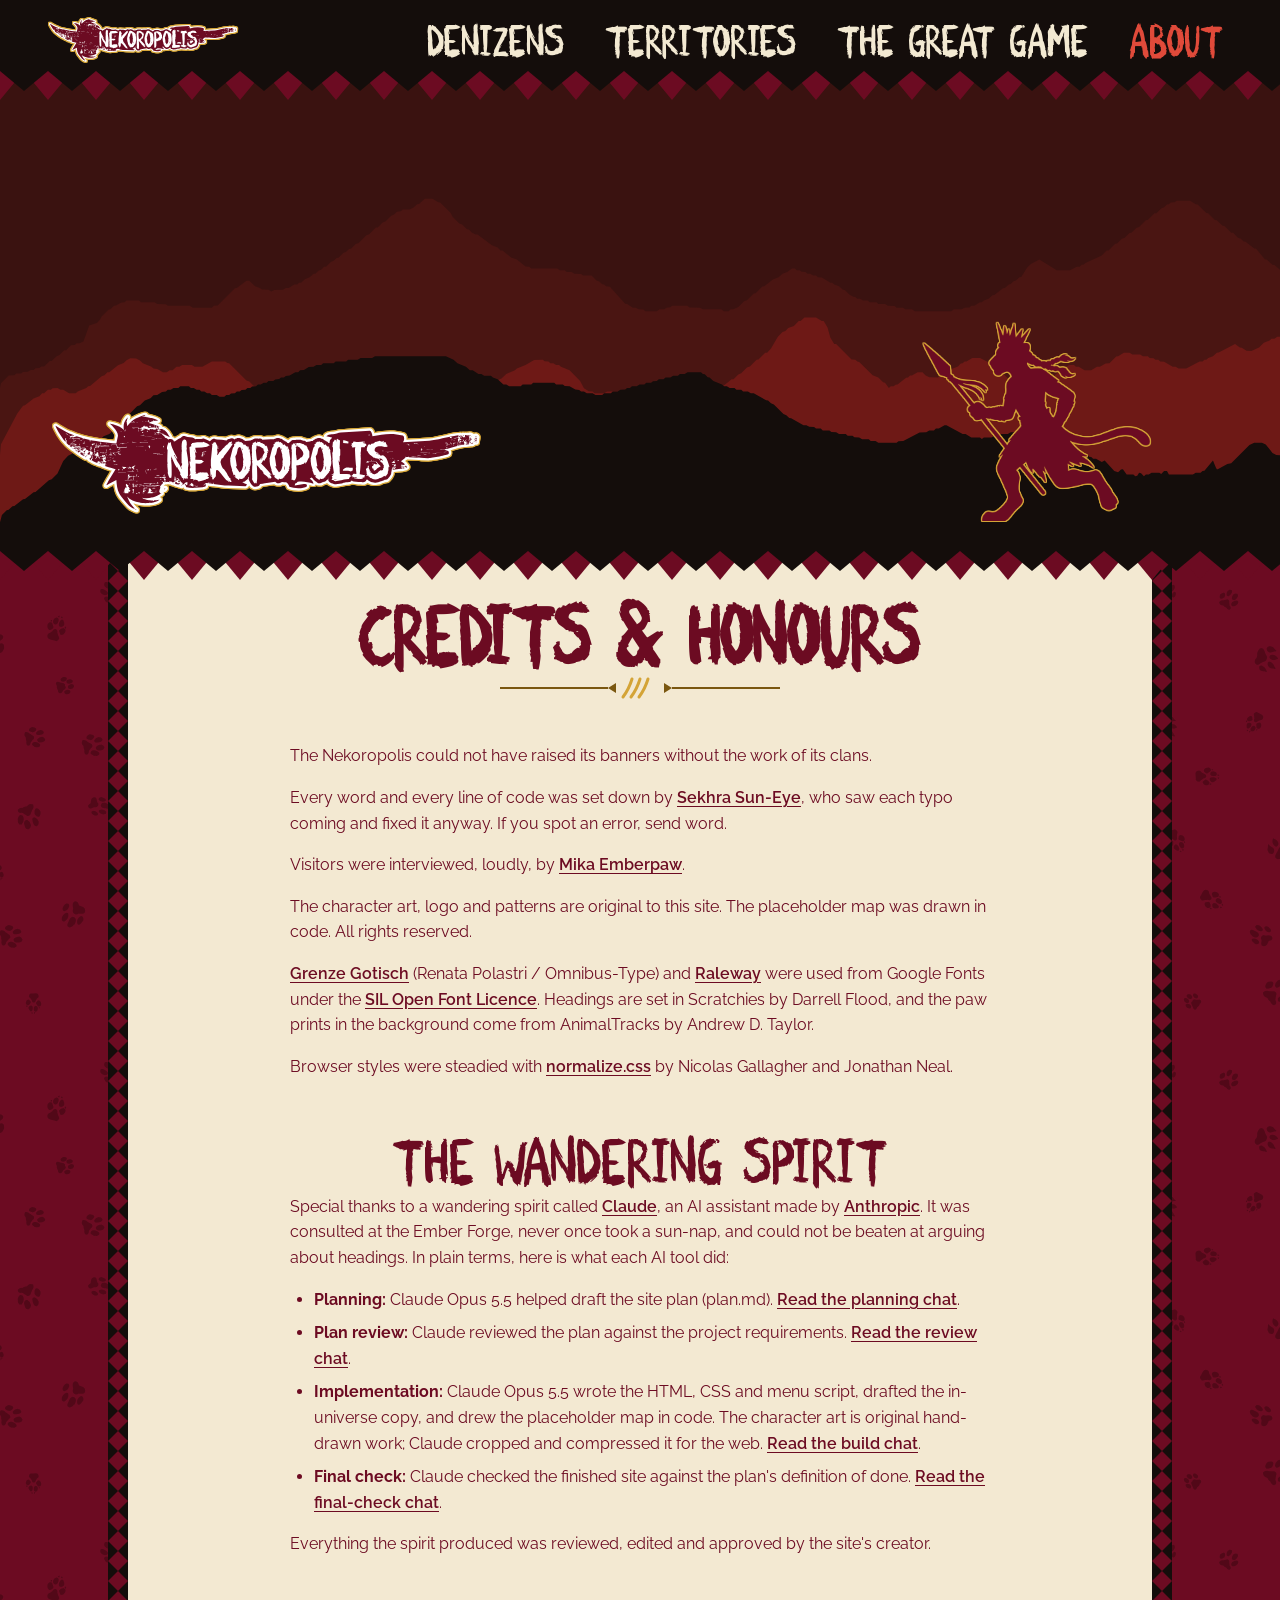
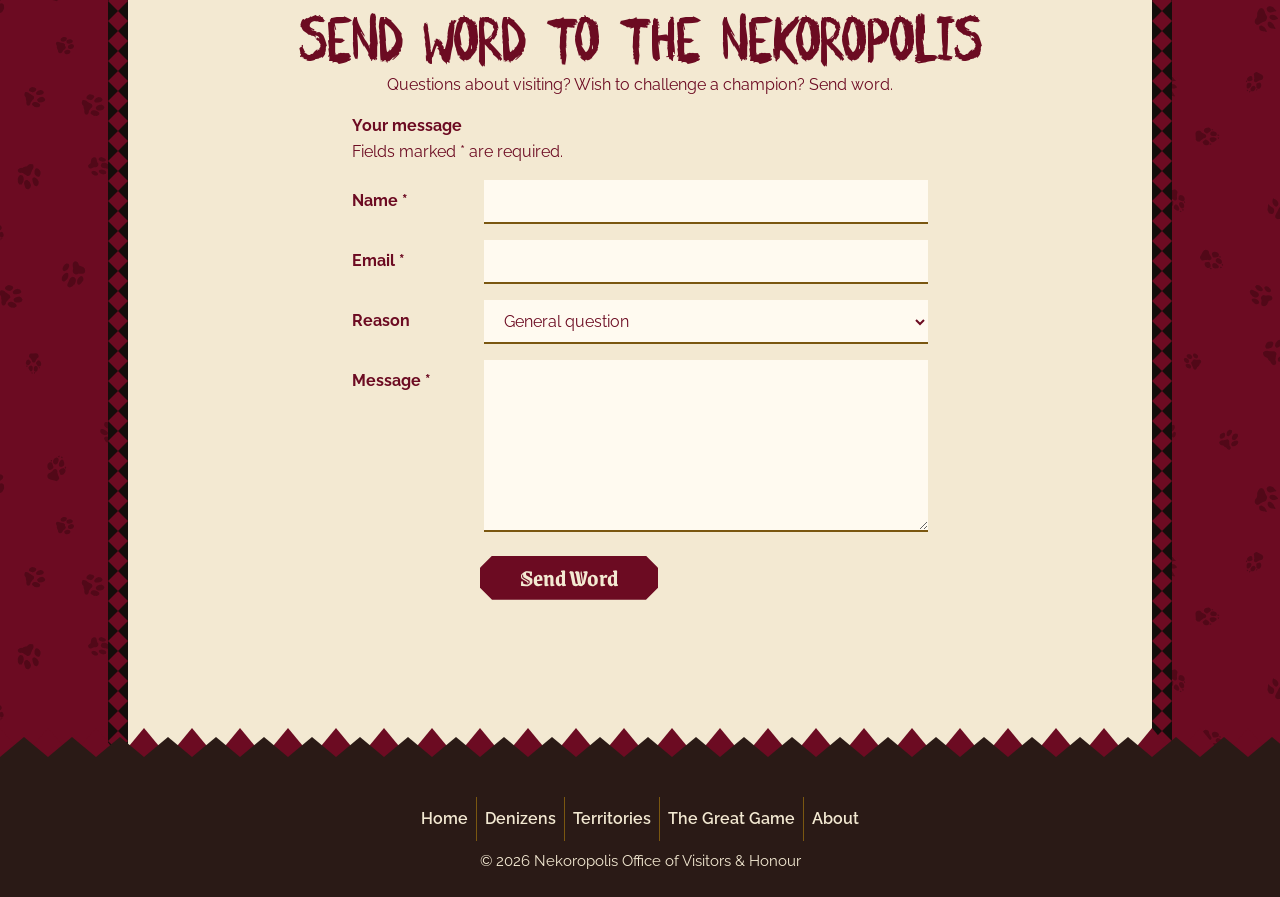
==== about.html @ 11a543a3 "Hero runner sprite, Scratchies menu, logo-red text, denser paw prints - Spear runner animates throug" ====
<!DOCTYPE html>
<html lang="en">
<head>
  <meta charset="utf-8">
  <meta name="viewport" content="width=device-width, initial-scale=1">
  <title>Credits & Honours | The Nekoropolis</title>
  <meta name="description" content="Credits, licences and AI disclosure for the Nekoropolis website, plus a form to send word to the city.">
  <meta name="theme-color" content="#140d0b">
  <link rel="icon" href="favicon.ico" sizes="48x48">
  <link rel="icon" href="favicon.svg" type="image/svg+xml">
  <link rel="apple-touch-icon" href="apple-touch-icon.png">
  <link rel="manifest" href="site.webmanifest">
  <link rel="preload" href="fonts/grenze-gotisch-latin-wght.woff2" as="font" type="font/woff2" crossorigin>
  <link rel="preload" href="fonts/scratchies.woff2" as="font" type="font/woff2" crossorigin>
  <link rel="stylesheet" href="css/normalize.css">
  <link rel="stylesheet" href="css/styles.css">
  <script src="js/menu.js" defer></script>
</head>
<body>
  <a class="skip-link" href="#main">Skip to main content</a>

  <header class="site-header">
    <div class="header-bar">
      <button class="menu-button" type="button" aria-expanded="false" aria-controls="site-nav" hidden>
        <img src="images/icon-menu-claws.svg" alt="" width="32" height="32">
        <span class="visually-hidden">Menu</span>
      </button>
      <a class="site-logo" href="index.html"><img src="images/nekorologo.svg" alt="The Nekoropolis – home" width="539" height="133"></a>
      <nav id="site-nav" class="site-nav" aria-label="Main">
        <ul class="nav-list">
          <li><a href="denizens.html">Denizens</a></li>
          <li><a href="territories.html">Territories</a></li>
          <li><a href="https://tobiasvyseri.com/Aviaria/avianchess.html">The Great Game<span class="visually-hidden"> (external site)</span></a></li>
          <li><a href="about.html" aria-current="page">About</a></li>
        </ul>
      </nav>
    </div>
    <div class="hero">
      <img class="hero-wordmark" src="images/nekorologo.svg" alt="" width="539" height="133">
      <div class="hero-runner" aria-hidden="true"></div>
    </div>
  </header>

  <main id="main">
    <section class="section credits" aria-labelledby="credits-heading">
      <h1 id="credits-heading">Credits &amp; Honours</h1>
      <hr class="divider">
      <p>The Nekoropolis could not have raised its banners without the work of its clans.</p>
      <p>Every word and every line of code was set down by <a href="denizens.html#sekhra">Sekhra Sun-Eye</a>, who saw each typo coming and fixed it anyway. If you spot an error, send word.</p>
      <p>Visitors were interviewed, loudly, by <a href="denizens.html#mika">Mika Emberpaw</a>.</p>
      <p>The character art, logo and patterns are original to this site. The placeholder map was drawn in code. All rights reserved.</p>
      <p><a href="https://fonts.google.com/specimen/Grenze+Gotisch">Grenze Gotisch</a> (Renata Polastri / Omnibus-Type) and <a href="https://fonts.google.com/specimen/Raleway">Raleway</a> were used from Google Fonts under the <a href="https://openfontlicense.org/">SIL Open Font Licence</a>. Headings are set in Scratchies by Darrell Flood, and the paw prints in the background come from AnimalTracks by Andrew D. Taylor.</p>
      <p>Browser styles were steadied with <a href="https://necolas.github.io/normalize.css/">normalize.css</a> by Nicolas Gallagher and Jonathan Neal.</p>
    </section>

    <section class="section" aria-labelledby="ai-heading">
      <h2 id="ai-heading" class="section-title">The Wandering Spirit</h2>
      <p>Special thanks to a wandering spirit called <a href="https://claude.ai">Claude</a>, an AI assistant made by <a href="https://www.anthropic.com">Anthropic</a>. It was consulted at the Ember Forge, never once took a sun-nap, and could not be beaten at arguing about headings. In plain terms, here is what each AI tool did:</p>
      <ul class="ai-list">
        <li><strong>Planning:</strong> Claude Opus 5.5 helped draft the site plan (plan.md). <a href="CHAT_LINK_PLANNING">Read the planning chat</a>.</li>
        <li><strong>Plan review:</strong> Claude reviewed the plan against the project requirements. <a href="CHAT_LINK_REVIEW">Read the review chat</a>.</li>
        <li><strong>Implementation:</strong> Claude Opus 5.5 wrote the HTML, CSS and menu script, drafted the in-universe copy, and drew the placeholder map in code. The character art is original hand-drawn work; Claude cropped and compressed it for the web. <a href="CHAT_LINK_BUILD">Read the build chat</a>.</li>
        <li><strong>Final check:</strong> Claude checked the finished site against the plan's definition of done. <a href="CHAT_LINK_FINAL_CHECK">Read the final-check chat</a>.</li>
      </ul>
      <p>Everything the spirit produced was reviewed, edited and approved by the site's creator.</p>
    </section>

    <section class="section" aria-labelledby="contact-heading">
      <h2 id="contact-heading" class="section-title">Send Word to the Nekoropolis</h2>
      <p class="center">Questions about visiting? Wish to challenge a champion? Send word.</p>
      <form class="contact-form" action="https://formspree.io/f/FORMSPREE_ID" method="post">
        <fieldset>
          <legend>Your message</legend>
          <p>Fields marked <span class="required" aria-hidden="true">*</span><span class="visually-hidden">with an asterisk</span> are required.</p>
          <input type="hidden" name="_subject" value="Nekoropolis website message">
          <div class="form-row">
            <label for="name">Name <span class="required" aria-hidden="true">*</span></label>
            <input id="name" name="name" type="text" autocomplete="name" required>
          </div>
          <div class="form-row">
            <label for="email">Email <span class="required" aria-hidden="true">*</span></label>
            <input id="email" name="email" type="email" autocomplete="email" required>
          </div>
          <div class="form-row">
            <label for="reason">Reason</label>
            <select id="reason" name="reason">
              <option>General question</option>
              <option>Visiting</option>
              <option>Challenge a champion</option>
              <option>Website feedback</option>
            </select>
          </div>
          <div class="form-row">
            <label for="message">Message <span class="required" aria-hidden="true">*</span></label>
            <textarea id="message" name="message" rows="6" required></textarea>
          </div>
          <div class="form-actions">
            <span class="button-frame"><button class="button" type="submit">Send Word</button></span>
          </div>
        </fieldset>
      </form>
    </section>
  </main>

  <footer class="site-footer">
    <nav aria-label="Footer">
      <ul class="footer-links">
        <li><a href="index.html">Home</a></li>
        <li><a href="denizens.html">Denizens</a></li>
        <li><a href="territories.html">Territories</a></li>
        <li><a href="https://tobiasvyseri.com/Aviaria/avianchess.html">The Great Game<span class="visually-hidden"> (external site)</span></a></li>
        <li><a href="about.html" aria-current="page">About</a></li>
      </ul>
    </nav>
    <p class="copyright">&copy; 2026 Nekoropolis Office of Visitors &amp; Honour</p>
  </footer>
</body>
</html>
---- css/styles.css ----
/* ==========================================================================
   The Nekoropolis: styles.css
   Mobile-first. Loaded after normalize.css on every page.
   Order: custom properties, @font-face, base, layout, components,
   utilities, media queries (min-width, ascending).
   ========================================================================== */

/* --------------------------------------------------------------------------
   1. Custom properties
   -------------------------------------------------------------------------- */
:root {
  /* colours (text pairs: see plan.md 6.1, approved pairs only) */
  --clr-night: #140d0b;
  --clr-coal: #2a1a16;
  --clr-wine: #6c0b22; /* page background behind the content column: the logo red */
  --clr-dusk: #3a1210; /* hero sky */
  --clr-blood: #6c0b22; /* the logo red: all text on bone, and the page background */
  --clr-ember: #c0392b; /* decorative only, never text */
  --clr-flame: #e04a3a; /* menu hover / current page on the dark bars (4.7:1 on night) */
  --clr-gold: #d4a437;
  --clr-gold-deep: #7a5710;
  --clr-bone: #f3e9d2;
  --clr-ink: #1e1412;
  --clr-bone-shade: #eadcbd; /* cards, table stripes (ink 13.6:1, blood 6.8:1, gold-deep 4.9:1) */
  --clr-field: #fffaf0;

  /* fonts */
  --ff-headline: "Scratchies", "Grenze Gotisch", Georgia, serif;
  --ff-display: "Grenze Gotisch", "Palatino Linotype", Georgia, serif;
  --ff-body: "Raleway", "Segoe UI", Arial, sans-serif;

  /* type scale */
  --fs-body: 1rem;
  --fs-small: 0.9375rem;
  --fs-h1: clamp(1.75rem, 1.4rem + 1.8vw, 2.5rem);
  --fs-h2: clamp(1.375rem, 1.2rem + 1vw, 1.875rem);
  --fs-h3: clamp(1.125rem, 1.05rem + 0.5vw, 1.375rem);
  --fs-nav: 1.125rem;

  /* spacing */
  --space-xs: 0.25rem;
  --space-s: 0.5rem;
  --space-m: 1rem;
  --space-l: 1.5rem;
  --space-xl: 2.5rem;
  --space-xxl: 4rem;
  --gutter: 1rem;

  /* motifs */
  --fang-w: 2.5rem;
  --fang-h: 1rem;
  --focus-width: 3px;
  --hexagon: polygon(50% 0, 100% 25%, 100% 75%, 50% 100%, 0 75%, 0 25%);
  --hexagon-zoomed: polygon(50% 5.36%, 94.64% 27.68%, 94.64% 72.32%, 50% 94.64%, 5.36% 72.32%, 5.36% 27.68%); /* --hexagon scaled by 1/1.12 around the centre */
  --notch: polygon(0.75rem 0, calc(100% - 0.75rem) 0, 100% 0.75rem, 100% calc(100% - 0.75rem), calc(100% - 0.75rem) 100%, 0.75rem 100%, 0 calc(100% - 0.75rem), 0 0.75rem);
  --content-max: 64rem;
  --strip-w: 1.25rem; /* diamond strips beside the content column (wide screens) */
  --measure: 70ch;
}

/* --------------------------------------------------------------------------
   2. @font-face (self-hosted; Grenze Gotisch and Raleway are SIL OFL 1.1)
   -------------------------------------------------------------------------- */
@font-face {
  font-family: "Scratchies"; /* Darrell Flood; converted from TTF */
  src: url("../fonts/scratchies.woff2") format("woff2");
  font-weight: 400;
  font-style: normal;
  font-display: swap;
}

@font-face {
  font-family: "Grenze Gotisch";
  src: url("../fonts/grenze-gotisch-latin-wght.woff2") format("woff2");
  font-weight: 100 900;
  font-style: normal;
  font-display: swap;
}

@font-face {
  font-family: "Raleway";
  src: url("../fonts/raleway-latin-wght.woff2") format("woff2");
  font-weight: 100 900;
  font-style: normal;
  font-display: swap;
}

@font-face {
  font-family: "Raleway";
  src: url("../fonts/raleway-latin-wght-italic.woff2") format("woff2");
  font-weight: 100 900;
  font-style: italic;
  font-display: swap;
}

/* --------------------------------------------------------------------------
   3. Base
   -------------------------------------------------------------------------- */
*,
*::before,
*::after {
  box-sizing: border-box;
}

html {
  scroll-behavior: smooth;
}

body {
  margin: 0;
  font-family: var(--ff-body);
  font-size: var(--fs-body);
  line-height: 1.6;
  color: var(--clr-blood);
  background: var(--clr-wine) url("../images/bg-tracks.svg") repeat;
  background-size: 30rem 30rem;
  overflow-x: hidden;
}

img,
video,
svg {
  max-width: 100%;
  height: auto;
  display: block;
}

h1,
h2,
h3 {
  font-family: var(--ff-headline);
  font-weight: 400; /* Scratchies has one weight; stops the browser faking bold */
  line-height: 1.15;
  color: var(--clr-blood);
  margin: 0 0 var(--space-m);
}

h1 {
  font-size: var(--fs-h1);
  font-weight: 800;
  text-align: center;
}

h2 {
  font-size: var(--fs-h2);
}

h3 {
  font-size: var(--fs-h3);
  font-weight: 600;
}

p,
ul,
ol,
dl {
  margin: 0 0 var(--space-m);
}

p {
  max-width: var(--measure);
}

a {
  color: var(--clr-blood);
  text-decoration: underline;
  text-underline-offset: 0.2em;
  font-weight: 600;
}

a:hover {
  color: var(--clr-gold-deep);
}

:focus-visible {
  outline: var(--focus-width) solid var(--clr-blood);
  outline-offset: 3px;
}

[id] {
  scroll-margin-top: var(--space-l);
}

/* --------------------------------------------------------------------------
   4. Layout: header, hero, main, footer
   -------------------------------------------------------------------------- */

/* header (bar + hero, so the hero sits inside the banner landmark) */
.site-header {
  position: relative;
  z-index: 20;
}

.header-bar {
  position: relative;
  z-index: 2;
  display: flex;
  flex-wrap: wrap;
  align-items: center;
  justify-content: space-between;
  gap: var(--space-s);
  padding: var(--space-s) var(--gutter);
  background-color: var(--clr-night);
}

.site-logo {
  margin-left: auto;
  display: block;
  border-radius: 0.25rem;
}

.site-logo img {
  width: 9.5rem;
}

/* the logo is dark red, so give it the same thin gold outline as the headings
   to lift it off the dark nav and hero */
.site-logo img,
.hero-wordmark {
  filter:
    drop-shadow(1px 0 0 var(--clr-gold))
    drop-shadow(-1px 0 0 var(--clr-gold))
    drop-shadow(0 1px 0 var(--clr-gold))
    drop-shadow(0 -1px 0 var(--clr-gold));
}

/* hero: three rock layers that scroll left at different speeds (parallax).
   Each layer SVG is 1600x500 and tiles seamlessly, so one tile is 3.2x the hero height. */
.hero {
  --hero-h: clamp(14rem, 55vw, 30rem);
  --tile-w: calc(var(--hero-h) * 3.2);
  position: relative;
  z-index: 1;
  min-height: var(--hero-h);
  background-color: var(--clr-dusk);
  /* first listed = drawn on top */
  background-image:
    url("../images/hero-rocks-front.svg"),
    url("../images/hero-rocks-mid.svg"),
    url("../images/hero-rocks-back.svg");
  background-repeat: repeat-x;
  background-size: var(--tile-w) 100%;
  background-position: 0 100%;
  animation: hero-scroll 60s linear infinite;
}

/* each layer moves a whole number of tiles per loop (3, 2, 1), so the loop is
   seamless and the front rocks move 3x as fast as the back ones */
@keyframes hero-scroll {
  to {
    background-position:
      calc(var(--tile-w) * 3) 100%,
      calc(var(--tile-w) * 2) 100%,
      calc(var(--tile-w) * 1) 100%;
  }
}

/* the runner: images/hero-runner.png is one strip of 8 frames side by side.
   She runs on the spot, facing left, while the rocks scroll right behind her.
   background-image (not a mask) so she still shows on file:// pages */
.hero-runner {
  position: absolute;
  right: 6%;
  bottom: calc(var(--fang-h) + 0.5rem);
  height: 45%;
  aspect-ratio: 450 / 306; /* one frame */
  background: url("../images/hero-runner.png") 0 0 / 800% 100% no-repeat;
  /* same thin gold outline as the logo */
  filter:
    drop-shadow(1px 0 0 var(--clr-gold))
    drop-shadow(-1px 0 0 var(--clr-gold))
    drop-shadow(0 1px 0 var(--clr-gold))
    drop-shadow(0 -1px 0 var(--clr-gold));
  animation: hero-run 0.8s steps(8) infinite;
}

/* frame n sits at n/7 of the way along, so 8 steps end at 800/7 % */
@keyframes hero-run {
  to {
    background-position: 114.2857% 0;
  }
}

.hero-wordmark {
  display: none;
}

/* main content column */
main {
  position: relative;
  z-index: 1;
  background-color: var(--clr-bone);
  /* bottom padding leaves room for the footer teeth, which overlap main */
  padding: calc(var(--fang-h) + var(--space-xl)) var(--gutter) calc(var(--fang-h) * 1.45 + var(--space-xxl));
}

main > * {
  margin-left: auto;
  margin-right: auto;
}

.section {
  max-width: 54rem;
  margin: 0 auto var(--space-xxl);
}

.section > p,
.section > ul,
.section > dl,
.section > figure {
  margin-left: auto;
  margin-right: auto;
}

.section-title {
  text-align: center;
}

/* footer */
.site-footer {
  position: relative;
  z-index: 2; /* above main, so the teeth bite into the content column */
  background-color: var(--clr-coal);
  color: var(--clr-bone);
  text-align: center;
  padding: var(--space-xl) var(--gutter) var(--space-l);
}

.site-footer a {
  color: var(--clr-bone);
  text-decoration: none;
  display: inline-flex;
  align-items: center;
  min-height: 2.75rem;
  padding: 0 var(--space-s);
}

.site-footer a:hover {
  color: var(--clr-flame);
}

.site-footer :focus-visible {
  outline-color: var(--clr-gold);
}

.footer-links {
  list-style: none;
  margin: 0 0 var(--space-s);
  padding: 0;
  display: flex;
  flex-wrap: wrap;
  justify-content: center;
}

.footer-links li + li {
  border-left: 1px solid var(--clr-gold-deep);
}

.copyright {
  margin: 0 auto;
  font-size: var(--fs-small);
}

/* --------------------------------------------------------------------------
   5. Components
   -------------------------------------------------------------------------- */

/* 5.1 menu button + site nav ------------------------------------------- */
.menu-button {
  display: inline-flex;
  align-items: center;
  justify-content: center;
  width: 2.75rem;
  height: 2.75rem;
  padding: 0;
  border: 0;
  background: transparent;
  cursor: pointer;
  border-radius: 0.25rem;
}

.menu-button[hidden] {
  display: none;
}

.menu-button img {
  width: 2rem;
  height: 2rem;
}

.site-header :focus-visible {
  outline-color: var(--clr-gold);
}

.site-nav {
  flex: 1 0 100%;
  order: 3;
}

.nav-list {
  list-style: none;
  margin: 0;
  padding: 0;
  display: flex;
  flex-wrap: wrap;
  justify-content: center;
  gap: 0 var(--space-m);
}

.nav-list a {
  display: flex;
  align-items: center;
  min-height: 2.75rem;
  min-width: 2.75rem;
  padding: 0 var(--space-s);
  font-family: var(--ff-headline);
  font-weight: 400; /* Scratchies has one weight */
  font-size: var(--fs-nav);
  color: var(--clr-bone);
  text-decoration: none;
}

.nav-list a:hover,
.nav-list a[aria-current="page"] {
  color: var(--clr-flame);
}

/* collapsible panel: only when menu.js is running (adds .has-menu-js) */
.has-menu-js .site-nav {
  position: absolute;
  top: 100%;
  left: 0;
  width: min(16rem, 80vw);
  padding: var(--space-m) var(--space-m) var(--space-l);
  background-color: var(--clr-coal);
  visibility: hidden;
  transform: translateX(-105%);
  transition: transform 0.25s ease, visibility 0.25s;
}

.has-menu-js .site-nav.is-open {
  visibility: visible;
  transform: none;
}

.has-menu-js .nav-list {
  flex-direction: column;
  align-items: flex-start;
}

/* 5.2 fang edges (CSS masks; colour comes from background-color) ------- */
.header-bar::before,
.header-bar::after,
.hero::before,
.hero::after,
.has-menu-js .site-nav::before,
.has-menu-js .site-nav::after,
.site-footer::before,
.site-footer::after {
  content: "";
  position: absolute;
  left: 0;
  right: 0;
  top: 100%;
  height: var(--fang-h);
  pointer-events: none;
  /* the tooth shape is inlined (same as images/edge-fangs.svg) because browsers
     block mask files on file:// pages, which made the spikes vanish locally */
  -webkit-mask: url("data:image/svg+xml,%3Csvg xmlns='http://www.w3.org/2000/svg' width='40' height='20' preserveAspectRatio='none' viewBox='0 0 40 20'%3E%3Cpath d='M0 0h40L20 20Z'/%3E%3C/svg%3E") 0 0 / var(--fang-w) 100% repeat-x;
  mask: url("data:image/svg+xml,%3Csvg xmlns='http://www.w3.org/2000/svg' width='40' height='20' preserveAspectRatio='none' viewBox='0 0 40 20'%3E%3Cpath d='M0 0h40L20 20Z'/%3E%3C/svg%3E") 0 0 / var(--fang-w) 100% repeat-x;
}

/* back row: blood, longer, offset half a tooth */
.header-bar::before,
.hero::before,
.has-menu-js .site-nav::before,
.site-footer::before {
  height: calc(var(--fang-h) * 1.45);
  background-color: var(--clr-blood);
  -webkit-mask-position: calc(var(--fang-w) / 2) 0;
  mask-position: calc(var(--fang-w) / 2) 0;
}

.header-bar::after,
.hero::after {
  background-color: var(--clr-night);
}

.has-menu-js .site-nav::after {
  background-color: var(--clr-coal);
}

/* footer teeth point up */
.site-footer::before,
.site-footer::after {
  top: auto;
  bottom: 100%;
  transform: scaleY(-1);
}

.site-footer::after {
  background-color: var(--clr-coal);
}

/* 5.3 divider ---------------------------------------------------------- */
.divider {
  border: 0;
  height: 1.875rem;
  max-width: 18.75rem;
  margin: var(--space-m) auto var(--space-xl);
  background: url("../images/divider-claw.svg") center / contain no-repeat;
}

/* 5.4 home: proclamation ---------------------------------------------- */
.lede {
  font-size: 1.125rem;
}

.proclamation {
  margin: 0 auto;
  max-width: 44rem;
  padding: var(--space-l);
  background-color: var(--clr-bone-shade);
  border-left: 0.375rem solid var(--clr-blood);
}

.proclamation blockquote {
  margin: 0 0 var(--space-m);
  font-size: 1.125rem;
  font-style: italic;
}

.proclamation blockquote p {
  margin: 0;
}

.proclamation figcaption,
.quote figcaption {
  font-weight: 600;
}

/* 5.5 portraits (hexagon). clip-path lives on the frame + img, never on the link */
.portrait-grid {
  list-style: none;
  padding: 0;
  display: flex;
  flex-wrap: wrap;
  justify-content: center; /* an odd one out sits in the middle, not on the left */
  gap: var(--space-l) var(--space-m);
  max-width: 56rem;
}

.portrait-grid li {
  flex: 0 0 min(9.5rem, 42%);
}

.portrait-link {
  display: block;
}

.portrait-frame {
  display: block;
  padding: 0.3rem;
  background-color: var(--clr-gold-deep);
  clip-path: var(--hexagon);
  transition: background-color 0.25s ease;
}

.portrait-frame img {
  width: 100%;
  aspect-ratio: 1;
  object-fit: cover;
  clip-path: var(--hexagon);
  background-color: var(--clr-bone-shade); /* shows through the transparent art */
  transition: transform 0.3s ease, clip-path 0.3s ease, background-color 0.25s ease;
}

/* the border lights up, and the inside of the hexagon turns the same gold */
.portrait-link:hover .portrait-frame,
.portrait-link:focus-visible .portrait-frame,
.portrait-link:hover .portrait-frame img,
.portrait-link:focus-visible .portrait-frame img {
  background-color: var(--clr-gold);
}

.portrait-link:focus-visible {
  outline-offset: 0.25rem;
}

/* zoom: the picture grows, but its hexagon shrinks by the same amount (1 / 1.12),
   so the face zooms in while the gold border stays put (same trick as Aviaria's circles) */
.portrait-link:hover .portrait-frame img,
.portrait-link:focus-visible .portrait-frame img {
  transform: scale(1.12);
  clip-path: var(--hexagon-zoomed);
}

/* 5.6 profiles --------------------------------------------------------- */
/* like the Aviaria denizens page: profiles are hidden until their portrait is
   chosen, then only that one shows (the link changes the URL to #name = :target) */
.profile {
  display: none;
  grid-template-columns: minmax(0, 1fr);
  grid-template-areas:
    "name"
    "image"
    "stats"
    "quote";
  gap: var(--space-m);
  max-width: 54rem;
  margin: 0 auto var(--space-xxl);
}

.profile:target {
  display: grid;
}

.profile h2 {
  grid-area: name;
  text-align: center;
  margin: 0;
}

.profile-image {
  grid-area: image;
  margin: 0 auto;
  max-width: 18rem;
}

.stats {
  grid-area: stats;
  margin: 0;
}

.stats div {
  padding: var(--space-xs) 0;
}

.stats dt {
  display: inline;
  font-weight: 700;
  color: var(--clr-blood);
}

.stats dt::after {
  content: ":";
}

.stats dd {
  display: inline;
  margin: 0 0 0 0.25em;
}

/* the quote reads as one more line under the stats, no box */
.quote {
  grid-area: quote;
  margin: 0;
}

.quote blockquote {
  margin: 0 0 var(--space-xs);
  font-style: italic;
}

.quote blockquote p {
  margin: 0;
}

/* 5.7 territories: clickable map, place list, place descriptions -------- */
.map-figure {
  margin: 0 auto var(--space-l);
}

/* the links are positioned in % of this box, so they stay on their places at any size */
.map-frame {
  position: relative;
  border: 0.25rem solid var(--clr-gold-deep);
}

.map-frame img {
  width: 100%;
}

.map-spot {
  position: absolute;
  border-radius: 0.5rem;
  transition: box-shadow 0.2s ease, background-color 0.2s ease;
}

.map-spot:hover {
  background-color: rgba(212, 164, 55, 0.15);
  box-shadow: inset 0 0 0 3px var(--clr-gold);
}

/* where each place sits on the 1200x800 map */
.map-spot[href="#scratchstone-cliffs"] { left: 2.08%; top: 8.12%; width: 33.75%; height: 18.75%; }
.map-spot[href="#sunthrone"] { left: 65.83%; top: 8.12%; width: 24.58%; height: 18.75%; }
.map-spot[href="#sun-shrine"] { left: 36.67%; top: 19.38%; width: 26.67%; height: 16.25%; }
.map-spot[href="#kittenfold"] { left: 7.5%; top: 31.87%; width: 20%; height: 13.75%; }
.map-spot[href="#hearthfire-hall"] { left: 67.08%; top: 31.25%; width: 20.83%; height: 14.37%; }
.map-spot[href="#proving-ring"] { left: 39.17%; top: 43.12%; width: 21.67%; height: 16.25%; }
.map-spot[href="#fishgate-docks"] { left: 76.67%; top: 58.13%; width: 20%; height: 16.25%; }
.map-spot[href="#ember-forge"] { left: 14.58%; top: 60%; width: 20.83%; height: 21.25%; }
.map-spot[href="#sunning-steppes"] { left: 41.67%; top: 81.88%; width: 25%; height: 6.25%; }
.map-spot[href="#featherwall"] { left: 1.67%; top: 88.12%; width: 96.67%; height: 5%; }

figcaption {
  font-size: var(--fs-small);
  margin-top: var(--space-s);
}

.place-list {
  list-style: none;
  padding: 0;
  display: flex;
  flex-wrap: wrap;
  justify-content: center;
  gap: 0 var(--space-s);
}

.place-list a {
  display: inline-flex;
  align-items: center;
  min-height: 2.75rem;
  padding: 0 var(--space-s);
}

/* like the Aviaria amenities page: a description only shows once its place is chosen */
.place {
  display: none;
  max-width: 44rem;
  margin: 0 auto var(--space-xl);
  text-align: center;
}

.place:target {
  display: block;
}

.place p {
  margin-left: auto;
  margin-right: auto;
}

/* 5.10 AI disclosure + form ------------------------------------------- */
.ai-list {
  max-width: var(--measure);
  padding-left: var(--space-l);
}

.ai-list li {
  margin-bottom: var(--space-s);
}

.contact-form {
  max-width: 36rem;
  margin: 0 auto;
}

/* no box around the form */
.contact-form fieldset {
  margin: 0;
  padding: 0;
  border: 0;
}

.contact-form legend {
  padding: 0;
  font-weight: 700;
  color: var(--clr-blood);
}

.form-row {
  display: flex;
  flex-direction: column;
  gap: var(--space-xs);
  margin-bottom: var(--space-m);
}

.form-row label {
  font-weight: 700;
}

.required {
  color: var(--clr-blood);
}

input,
select,
textarea {
  width: 100%;
  min-height: 2.75rem;
  padding: var(--space-s) var(--space-m);
  font: inherit;
  color: var(--clr-blood);
  background-color: var(--clr-field);
  /* no box: just a line underneath, so the field is still visible as a field */
  border: 0;
  border-bottom: 2px solid var(--clr-gold-deep);
  border-radius: 0;
}

textarea {
  min-height: 9rem;
  resize: vertical;
}

input:focus-visible,
select:focus-visible,
textarea:focus-visible {
  outline: var(--focus-width) solid var(--clr-blood);
  outline-offset: 2px;
}

.button-frame {
  display: inline-block;
  margin-top: var(--space-s);
}

.button-frame:has(:focus-visible) {
  outline: var(--focus-width) solid var(--clr-blood);
  outline-offset: 3px;
}

.button {
  display: inline-flex;
  align-items: center;
  min-height: 2.75rem;
  padding: var(--space-s) var(--space-xl);
  font-family: var(--ff-display);
  font-size: 1.5rem;
  font-weight: 700;
  color: var(--clr-bone);
  background-color: var(--clr-blood);
  border: 0;
  clip-path: var(--notch);
  cursor: pointer;
}

.button:hover {
  background-color: var(--clr-ink);
}

.button:focus-visible {
  outline: none; /* indicator is drawn on .button-frame (clip-path would clip it) */
}

/* --------------------------------------------------------------------------
   6. Utilities
   -------------------------------------------------------------------------- */
.visually-hidden {
  position: absolute;
  width: 1px;
  height: 1px;
  margin: -1px;
  padding: 0;
  overflow: hidden;
  clip-path: inset(50%);
  white-space: nowrap;
  border: 0;
}

.skip-link {
  position: absolute;
  top: var(--space-s);
  left: var(--space-s);
  z-index: 100;
  padding: var(--space-s) var(--space-m);
  color: var(--clr-bone);
  background-color: var(--clr-blood);
  transform: translateY(-200%);
}

.skip-link:focus {
  transform: none;
  outline: var(--focus-width) solid var(--clr-gold);
  outline-offset: 2px;
}

.center {
  text-align: center;
}

/* --------------------------------------------------------------------------
   7. Media queries (min-width, ascending)
   -------------------------------------------------------------------------- */
@media (min-width: 30em) {
  .site-logo img {
    width: 11rem;
  }
}

@media (min-width: 48em) {
  :root {
    --gutter: 2rem;
    --fang-w: 3rem;
    --fang-h: 1.25rem;
  }

  .hero-wordmark {
    display: block;
    position: absolute;
    left: 4%;
    bottom: 2.25rem;
    width: clamp(16rem, 34vw, 30rem);
  }

  .portrait-grid li {
    flex-basis: 9.5rem;
  }

  /* name across the top, picture left; stats and then the quote on the right,
     sitting together in the middle of the picture's height */
  .profile {
    grid-template-columns: minmax(0, 1fr) minmax(0, 1fr);
    grid-template-rows: auto 1fr 1fr;
    grid-template-areas:
      "name name"
      "image stats"
      "image quote";
    column-gap: var(--space-xl);
  }

  .profile-image {
    grid-row: 2 / 4;
  }

  .profile-image {
    justify-self: end;
    margin: 0;
    max-width: none;
  }

  .profile-image img {
    height: 30rem;
    width: auto;
  }

  .stats {
    align-self: end;
  }

  .quote {
    align-self: start;
  }

  .form-row {
    flex-direction: row;
    align-items: flex-start;
  }

  .form-row label {
    flex: 0 0 8rem;
    padding-top: var(--space-s);
  }

  .form-actions {
    padding-left: 8rem;
  }
}

@media (min-width: 64em) {
  :root {
    --gutter: 3rem;
    --fs-nav: 1.3rem;
  }

  .header-bar {
    flex-wrap: nowrap;
    padding-top: var(--space-m);
    padding-bottom: var(--space-s);
  }

  .site-logo {
    margin-left: 0;
  }

  .site-logo img {
    width: 12rem;
  }

  .menu-button,
  .menu-button[hidden] {
    display: none;
  }

  .site-nav,
  .has-menu-js .site-nav {
    position: static;
    flex: 0 1 auto;
    order: 0;
    width: auto;
    padding: 0;
    background: none;
    border-bottom: 0; /* the mobile panel's border was showing as a line under the nav */
    visibility: visible;
    transform: none;
    transition: none;
  }

  .has-menu-js .site-nav::before,
  .has-menu-js .site-nav::after {
    content: none;
  }

  .nav-list,
  .has-menu-js .nav-list {
    flex-direction: row;
    align-items: center;
    gap: 0 var(--space-l);
  }

  main {
    max-width: var(--content-max);
    margin: 0 auto;
    padding-left: var(--space-xxl);
    padding-right: var(--space-xxl);
  }

  /* diamond strips down both sides of the content column, in the style of the
     pennant edges; they tuck under the hero and footer spikes */
  main::before,
  main::after {
    content: "";
    position: absolute;
    top: 0;
    bottom: 0;
    width: var(--strip-w);
    background-color: var(--clr-night);
    background-image: url("data:image/svg+xml,%3Csvg xmlns='http://www.w3.org/2000/svg' viewBox='0 0 24 24'%3E%3Cpath fill='%236c0b22' d='M12 0 24 12 12 24 0 12Z'/%3E%3C/svg%3E");
    background-size: var(--strip-w) var(--strip-w);
    background-repeat: repeat-y;
  }

  main::before {
    right: 100%;
  }

  main::after {
    left: 100%;
  }
}

@media (prefers-reduced-motion: reduce) {
  html {
    scroll-behavior: auto;
  }

  .hero,
  .hero-runner {
    animation: none;
  }

  .has-menu-js .site-nav,
  .portrait-frame,
  .portrait-frame img {
    transition: none;
  }
}
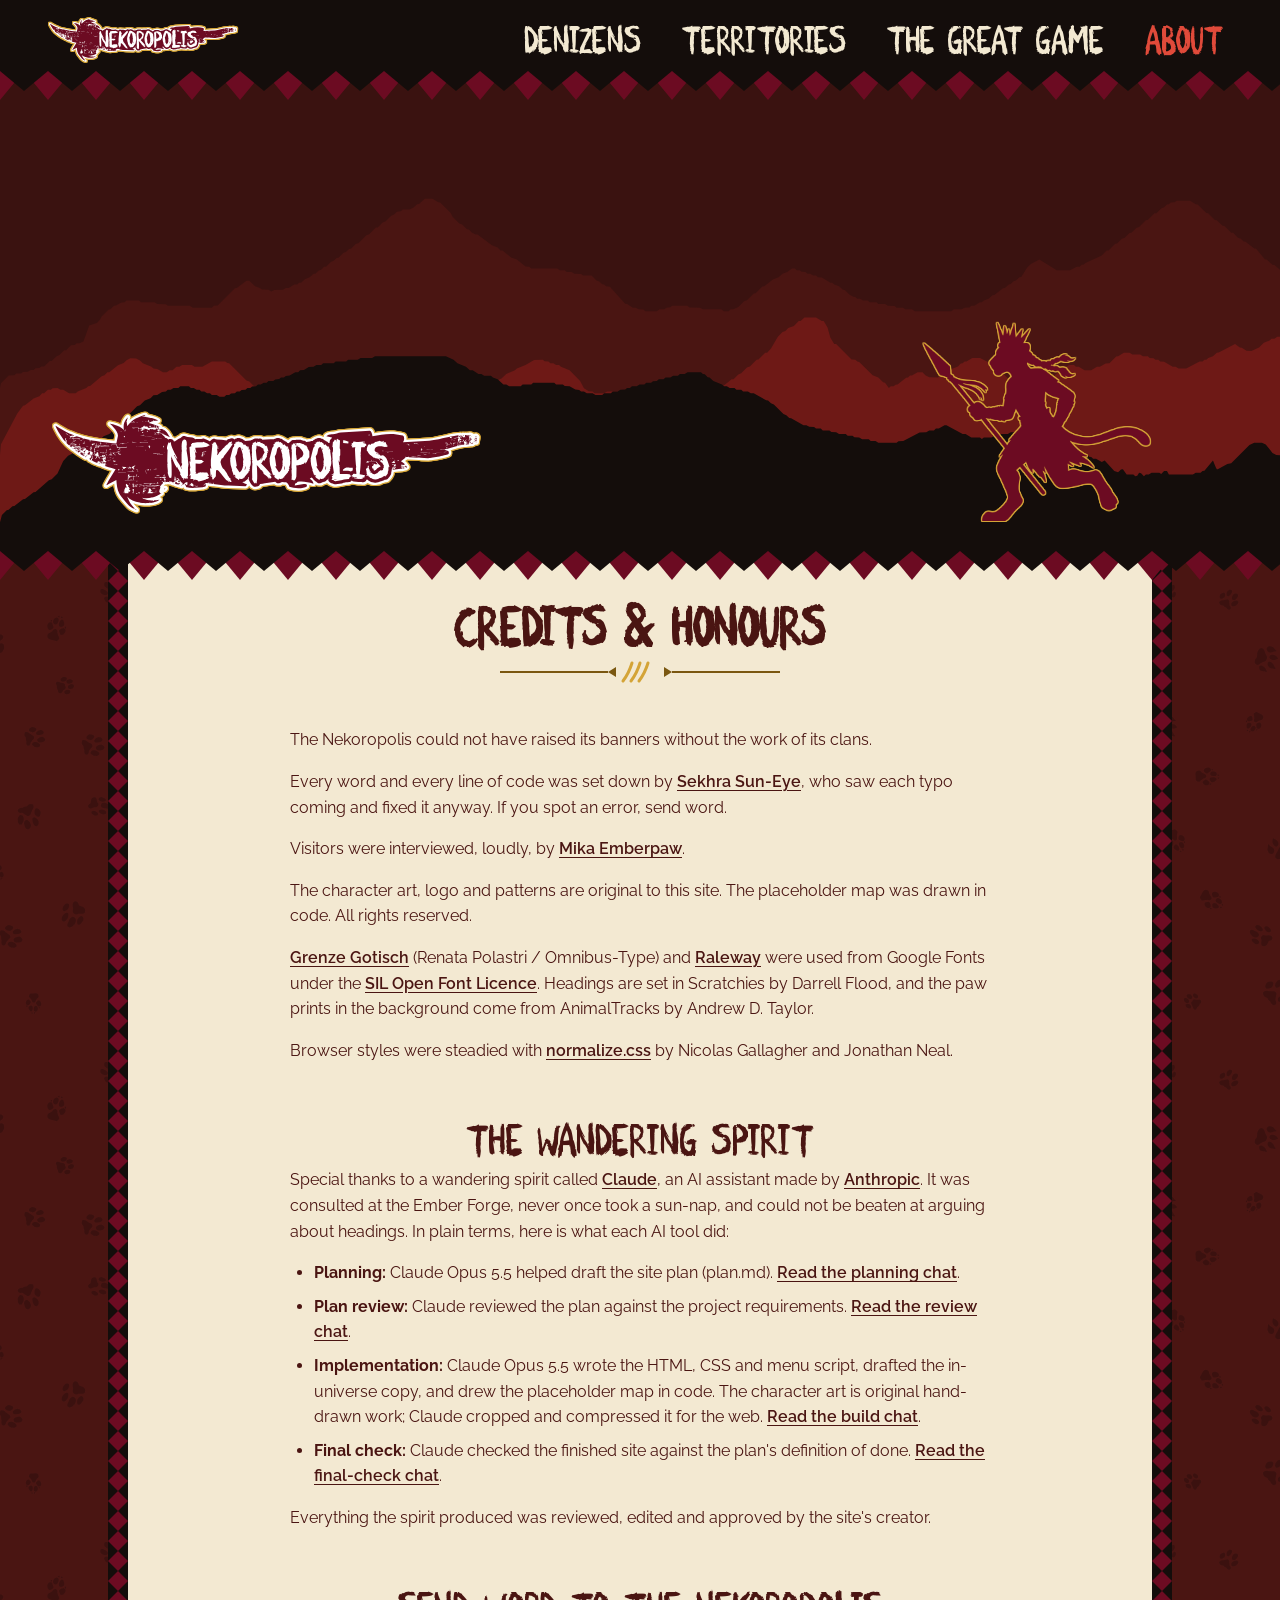
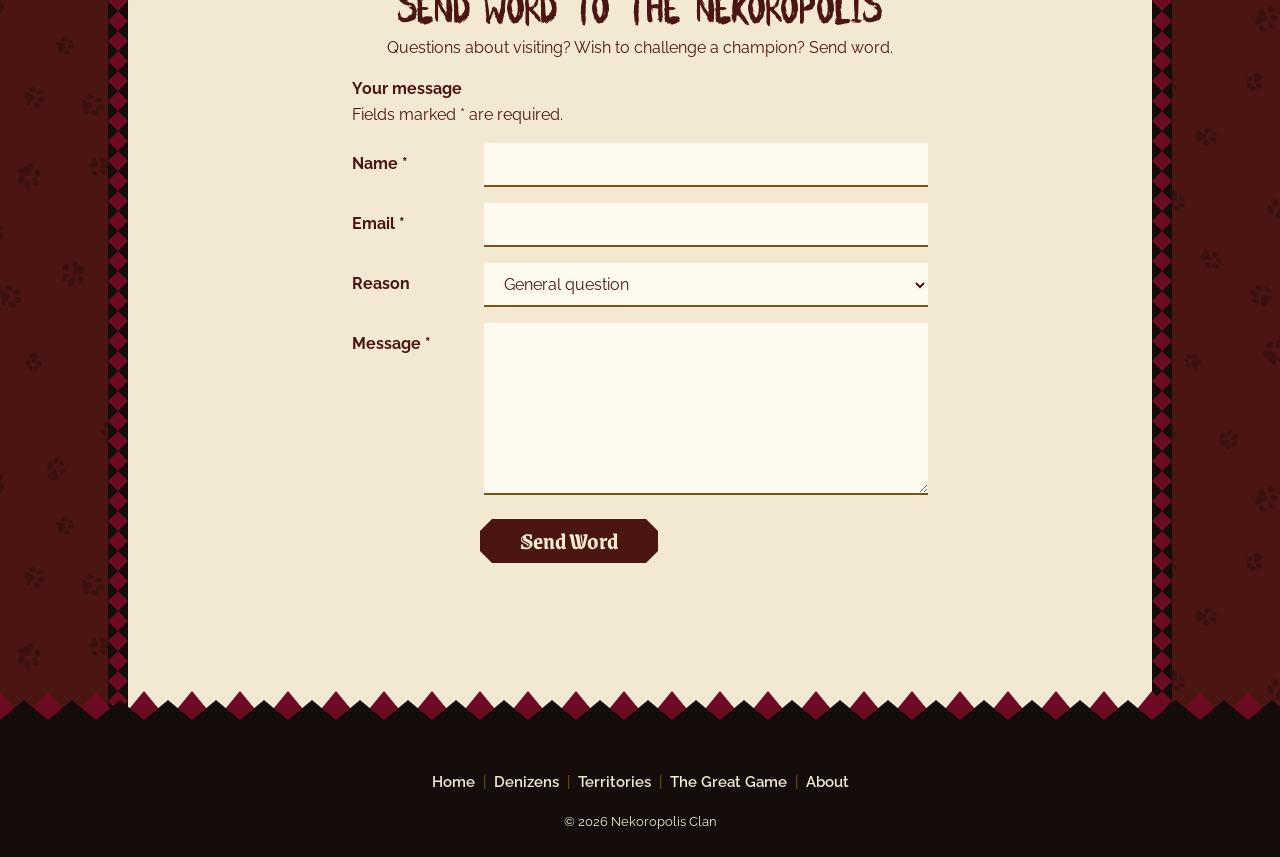
==== commit af7b994a: "Black footer with | separators, smaller footer text and headings - Footer and its teeth are black (n" ====
--- a/about.html
+++ b/about.html
@@ -112,7 +112,7 @@
         <li><a href="about.html" aria-current="page">About</a></li>
       </ul>
     </nav>
-    <p class="copyright">&copy; 2026 Nekoropolis Office of Visitors &amp; Honour</p>
+    <p class="copyright">&copy; 2026 Nekoropolis Clan</p>
   </footer>
 </body>
 </html>
--- a/css/styles.css
+++ b/css/styles.css
@@ -12,9 +12,10 @@
   /* colours (text pairs: see plan.md 6.1, approved pairs only) */
   --clr-night: #140d0b;
   --clr-coal: #2a1a16;
-  --clr-wine: #6c0b22; /* page background behind the content column: the logo red */
+  --clr-wine: #4a1512; /* page background behind the content column */
   --clr-dusk: #3a1210; /* hero sky */
-  --clr-blood: #6c0b22; /* the logo red: all text on bone, and the page background */
+  --clr-blood: #4a1512; /* all text on bone: the same dark red as the page background */
+  --clr-logo: #6c0b22; /* the logo red: decorative only (back-row fangs, side diamonds) */
   --clr-ember: #c0392b; /* decorative only, never text */
   --clr-flame: #e04a3a; /* menu hover / current page on the dark bars (4.7:1 on night) */
   --clr-gold: #d4a437;
@@ -32,10 +33,10 @@
   /* type scale */
   --fs-body: 1rem;
   --fs-small: 0.9375rem;
-  --fs-h1: clamp(1.75rem, 1.4rem + 1.8vw, 2.5rem);
-  --fs-h2: clamp(1.375rem, 1.2rem + 1vw, 1.875rem);
-  --fs-h3: clamp(1.125rem, 1.05rem + 0.5vw, 1.375rem);
-  --fs-nav: 1.125rem;
+  --fs-h1: clamp(1.25rem, 1.1rem + 0.8vw, 1.625rem);
+  --fs-h2: clamp(1.125rem, 1rem + 0.5vw, 1.3125rem);
+  --fs-h3: clamp(1rem, 0.95rem + 0.2vw, 1.0625rem);
+  --fs-nav: 1rem;
 
   /* spacing */
   --space-xs: 0.25rem;
@@ -320,8 +321,9 @@
 .site-footer {
   position: relative;
   z-index: 2; /* above main, so the teeth bite into the content column */
-  background-color: var(--clr-coal);
+  background-color: var(--clr-night);
   color: var(--clr-bone);
+  font-size: var(--fs-small);
   text-align: center;
   padding: var(--space-xl) var(--gutter) var(--space-l);
 }
@@ -352,13 +354,14 @@
   justify-content: center;
 }
 
-.footer-links li + li {
-  border-left: 1px solid var(--clr-gold-deep);
+.footer-links li + li::before {
+  content: "|";
+  color: var(--clr-gold-deep);
 }
 
 .copyright {
   margin: 0 auto;
-  font-size: var(--fs-small);
+  font-size: 0.8125rem;
 }
 
 /* --------------------------------------------------------------------------
@@ -476,7 +479,7 @@
 .has-menu-js .site-nav::before,
 .site-footer::before {
   height: calc(var(--fang-h) * 1.45);
-  background-color: var(--clr-blood);
+  background-color: var(--clr-logo);
   -webkit-mask-position: calc(var(--fang-w) / 2) 0;
   mask-position: calc(var(--fang-w) / 2) 0;
 }
@@ -499,7 +502,7 @@
 }
 
 .site-footer::after {
-  background-color: var(--clr-coal);
+  background-color: var(--clr-night);
 }
 
 /* 5.3 divider ---------------------------------------------------------- */
@@ -962,7 +965,7 @@
 @media (min-width: 64em) {
   :root {
     --gutter: 3rem;
-    --fs-nav: 1.3rem;
+    --fs-nav: 1.125rem;
   }
 
   .header-bar {
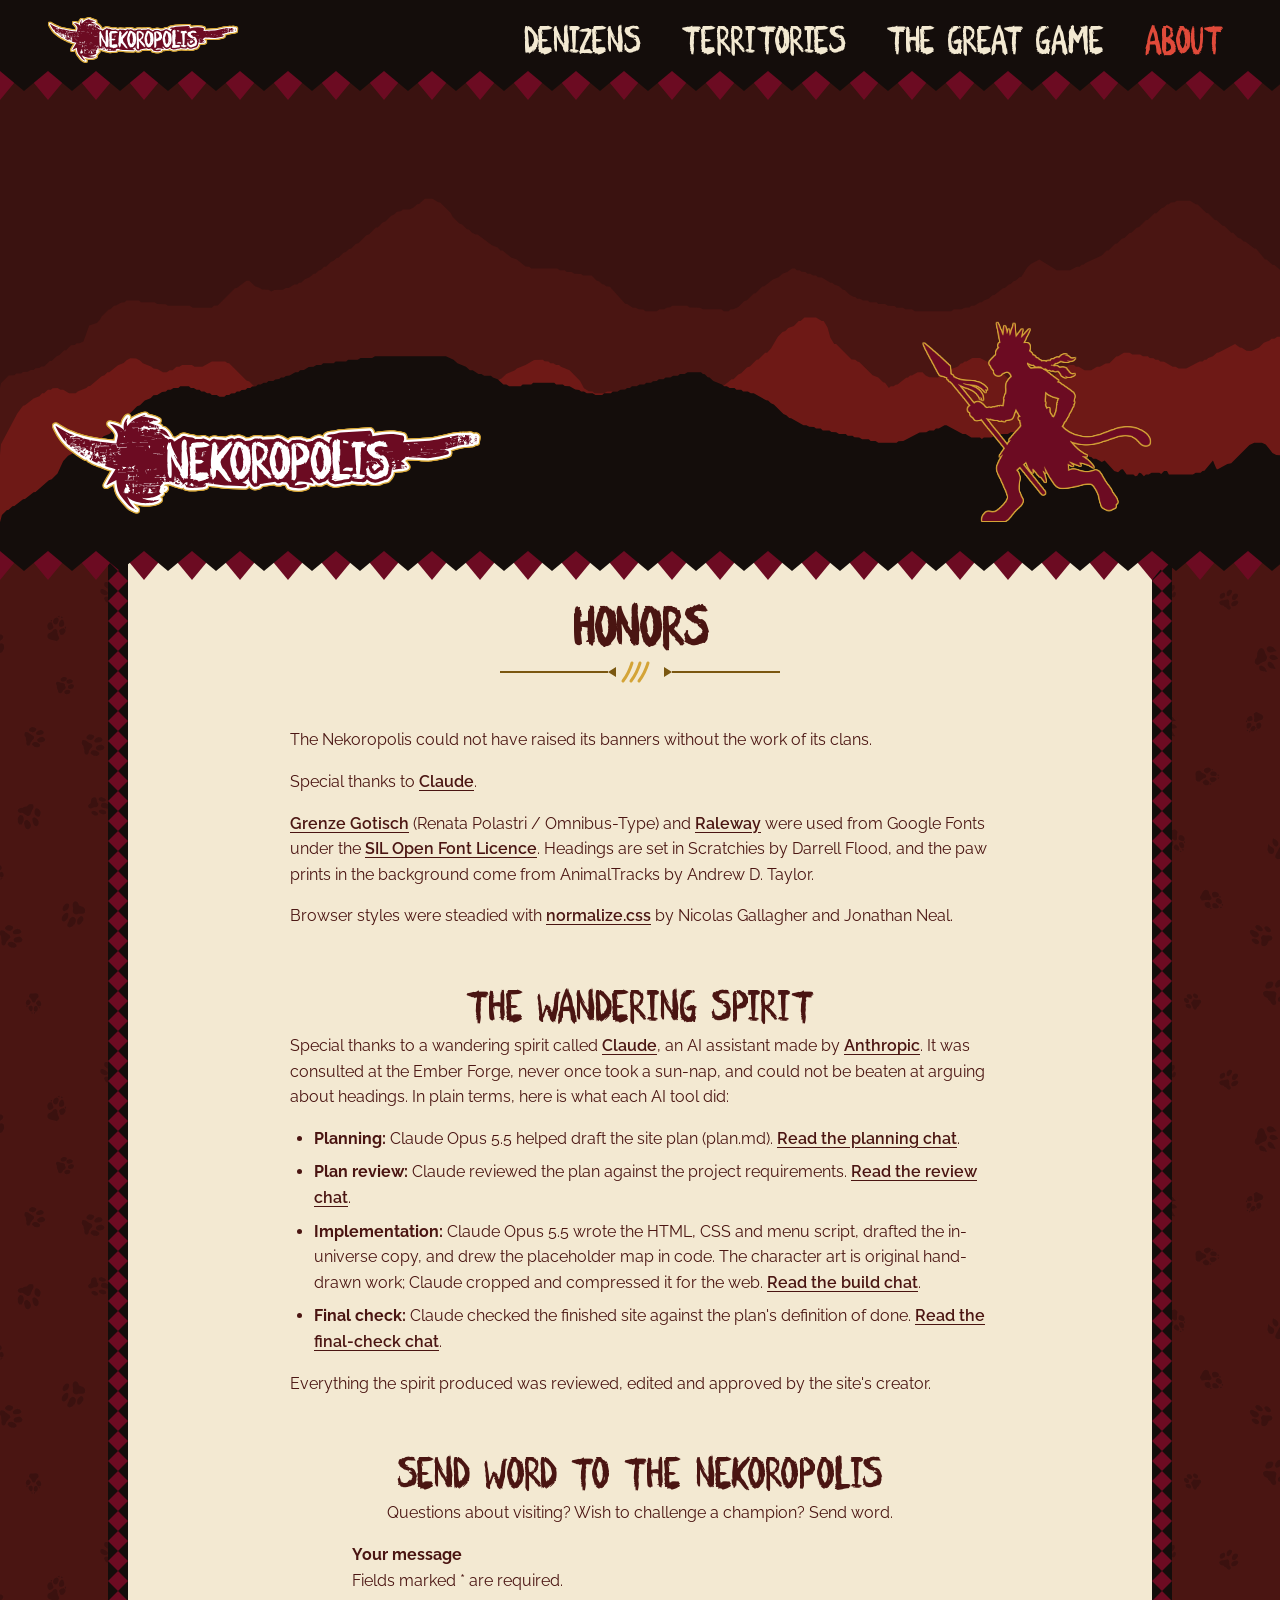
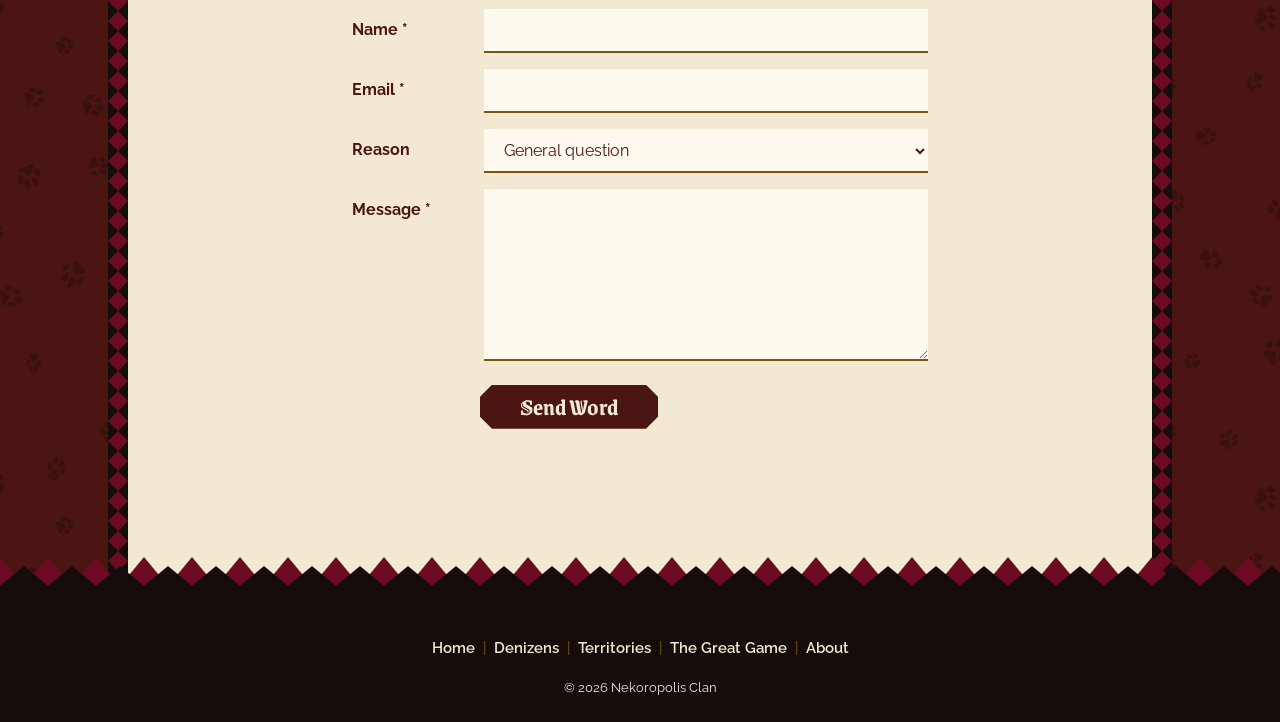
==== commit f409ead8: "About page: "Honors" heading, special thanks to Claude, trim credits - Credits & Honours is now Hono" ====
--- a/about.html
+++ b/about.html
@@ -3,8 +3,8 @@
 <head>
   <meta charset="utf-8">
   <meta name="viewport" content="width=device-width, initial-scale=1">
-  <title>Credits & Honours | The Nekoropolis</title>
-  <meta name="description" content="Credits, licences and AI disclosure for the Nekoropolis website, plus a form to send word to the city.">
+  <title>Honors | The Nekoropolis</title>
+  <meta name="description" content="Honors, licences and AI disclosure for the Nekoropolis website, plus a form to send word to the city.">
   <meta name="theme-color" content="#140d0b">
   <link rel="icon" href="favicon.ico" sizes="48x48">
   <link rel="icon" href="favicon.svg" type="image/svg+xml">
@@ -42,13 +42,11 @@
   </header>
 
   <main id="main">
-    <section class="section credits" aria-labelledby="credits-heading">
-      <h1 id="credits-heading">Credits &amp; Honours</h1>
+    <section class="section honors" aria-labelledby="honors-heading">
+      <h1 id="honors-heading">Honors</h1>
       <hr class="divider">
       <p>The Nekoropolis could not have raised its banners without the work of its clans.</p>
-      <p>Every word and every line of code was set down by <a href="denizens.html#sekhra">Sekhra Sun-Eye</a>, who saw each typo coming and fixed it anyway. If you spot an error, send word.</p>
-      <p>Visitors were interviewed, loudly, by <a href="denizens.html#mika">Mika Emberpaw</a>.</p>
-      <p>The character art, logo and patterns are original to this site. The placeholder map was drawn in code. All rights reserved.</p>
+      <p>Special thanks to <a href="https://claude.ai">Claude</a>.</p>
       <p><a href="https://fonts.google.com/specimen/Grenze+Gotisch">Grenze Gotisch</a> (Renata Polastri / Omnibus-Type) and <a href="https://fonts.google.com/specimen/Raleway">Raleway</a> were used from Google Fonts under the <a href="https://openfontlicense.org/">SIL Open Font Licence</a>. Headings are set in Scratchies by Darrell Flood, and the paw prints in the background come from AnimalTracks by Andrew D. Taylor.</p>
       <p>Browser styles were steadied with <a href="https://necolas.github.io/normalize.css/">normalize.css</a> by Nicolas Gallagher and Jonathan Neal.</p>
     </section>
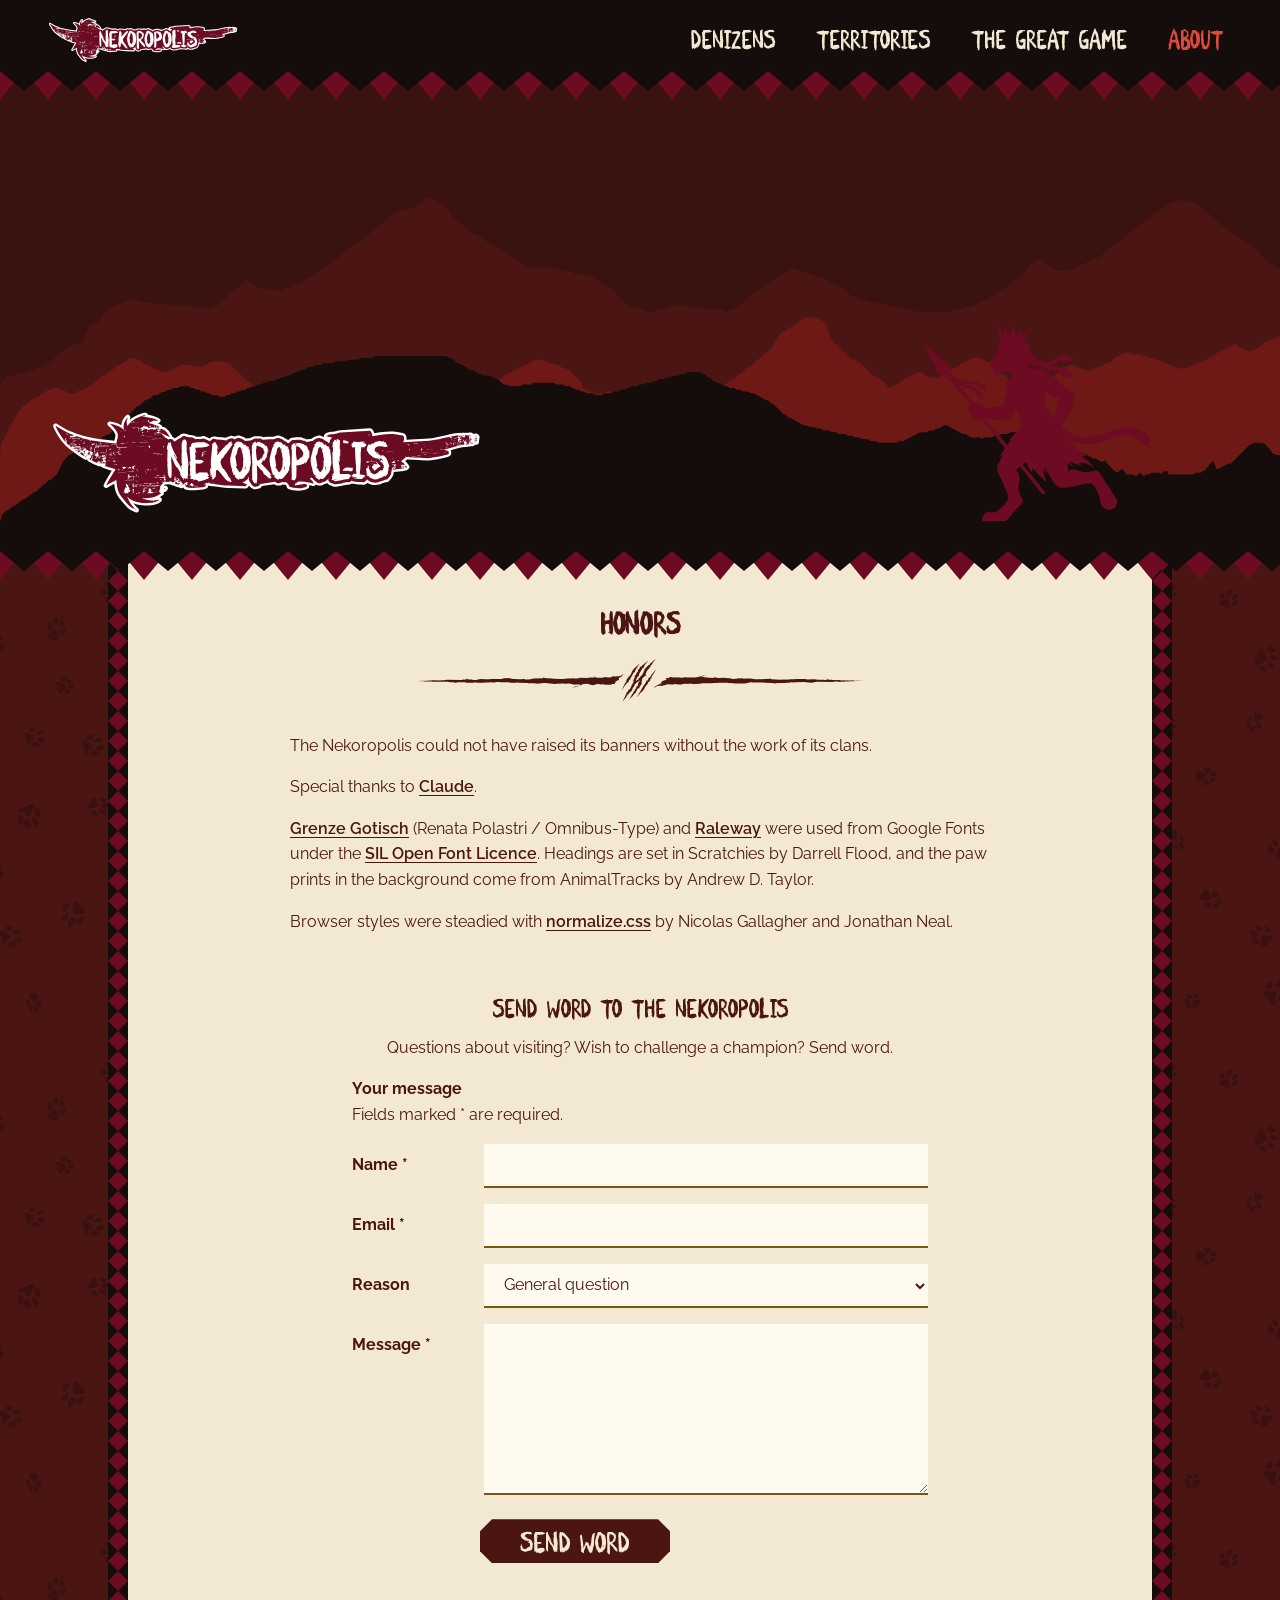
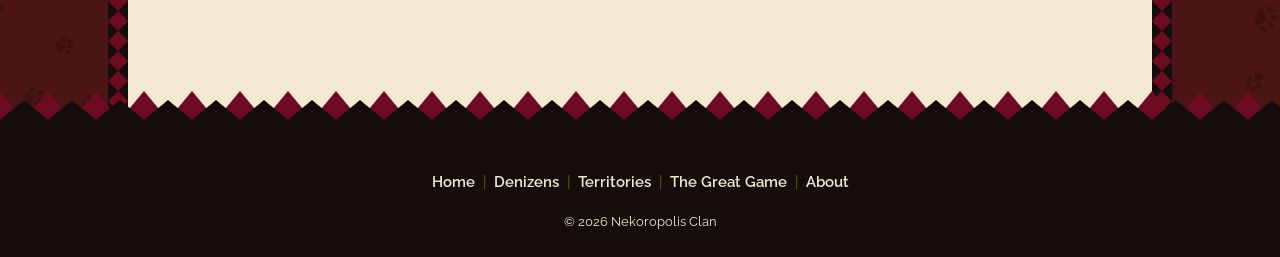
==== commit 3845dd8a: "Shrink Scratchies text everywhere; remove the long Claude section - Scratchies @font-face uses size-" ====
--- a/about.html
+++ b/about.html
@@ -4,7 +4,7 @@
   <meta charset="utf-8">
   <meta name="viewport" content="width=device-width, initial-scale=1">
   <title>Honors | The Nekoropolis</title>
-  <meta name="description" content="Honors, licences and AI disclosure for the Nekoropolis website, plus a form to send word to the city.">
+  <meta name="description" content="Honors and licences for the Nekoropolis website, plus a form to send word to the city.">
   <meta name="theme-color" content="#140d0b">
   <link rel="icon" href="favicon.ico" sizes="48x48">
   <link rel="icon" href="favicon.svg" type="image/svg+xml">
@@ -49,18 +49,6 @@
       <p>Special thanks to <a href="https://claude.ai">Claude</a>.</p>
       <p><a href="https://fonts.google.com/specimen/Grenze+Gotisch">Grenze Gotisch</a> (Renata Polastri / Omnibus-Type) and <a href="https://fonts.google.com/specimen/Raleway">Raleway</a> were used from Google Fonts under the <a href="https://openfontlicense.org/">SIL Open Font Licence</a>. Headings are set in Scratchies by Darrell Flood, and the paw prints in the background come from AnimalTracks by Andrew D. Taylor.</p>
       <p>Browser styles were steadied with <a href="https://necolas.github.io/normalize.css/">normalize.css</a> by Nicolas Gallagher and Jonathan Neal.</p>
-    </section>
-
-    <section class="section" aria-labelledby="ai-heading">
-      <h2 id="ai-heading" class="section-title">The Wandering Spirit</h2>
-      <p>Special thanks to a wandering spirit called <a href="https://claude.ai">Claude</a>, an AI assistant made by <a href="https://www.anthropic.com">Anthropic</a>. It was consulted at the Ember Forge, never once took a sun-nap, and could not be beaten at arguing about headings. In plain terms, here is what each AI tool did:</p>
-      <ul class="ai-list">
-        <li><strong>Planning:</strong> Claude Opus 5.5 helped draft the site plan (plan.md). <a href="CHAT_LINK_PLANNING">Read the planning chat</a>.</li>
-        <li><strong>Plan review:</strong> Claude reviewed the plan against the project requirements. <a href="CHAT_LINK_REVIEW">Read the review chat</a>.</li>
-        <li><strong>Implementation:</strong> Claude Opus 5.5 wrote the HTML, CSS and menu script, drafted the in-universe copy, and drew the placeholder map in code. The character art is original hand-drawn work; Claude cropped and compressed it for the web. <a href="CHAT_LINK_BUILD">Read the build chat</a>.</li>
-        <li><strong>Final check:</strong> Claude checked the finished site against the plan's definition of done. <a href="CHAT_LINK_FINAL_CHECK">Read the final-check chat</a>.</li>
-      </ul>
-      <p>Everything the spirit produced was reviewed, edited and approved by the site's creator.</p>
     </section>
 
     <section class="section" aria-labelledby="contact-heading">
--- a/css/styles.css
+++ b/css/styles.css
@@ -33,9 +33,9 @@
   /* type scale */
   --fs-body: 1rem;
   --fs-small: 0.9375rem;
-  --fs-h1: clamp(1.25rem, 1.1rem + 0.8vw, 1.625rem);
-  --fs-h2: clamp(1.125rem, 1rem + 0.5vw, 1.3125rem);
-  --fs-h3: clamp(1rem, 0.95rem + 0.2vw, 1.0625rem);
+  --fs-h1: clamp(1.125rem, 1rem + 0.5vw, 1.375rem);
+  --fs-h2: clamp(1rem, 0.95rem + 0.3vw, 1.125rem);
+  --fs-h3: 1rem;
   --fs-nav: 1rem;
 
   /* spacing */
@@ -65,6 +65,7 @@
 @font-face {
   font-family: "Scratchies"; /* Darrell Flood; converted from TTF */
   src: url("../fonts/scratchies.woff2") format("woff2");
+  size-adjust: 70%; /* Scratchies draws far bigger than other fonts at the same size; this shrinks every use of it */
   font-weight: 400;
   font-style: normal;
   font-display: swap;
@@ -212,17 +213,6 @@
 
 .site-logo img {
   width: 9.5rem;
-}
-
-/* the logo is dark red, so give it the same thin gold outline as the headings
-   to lift it off the dark nav and hero */
-.site-logo img,
-.hero-wordmark {
-  filter:
-    drop-shadow(1px 0 0 var(--clr-gold))
-    drop-shadow(-1px 0 0 var(--clr-gold))
-    drop-shadow(0 1px 0 var(--clr-gold))
-    drop-shadow(0 -1px 0 var(--clr-gold));
 }
 
 /* hero: three rock layers that scroll left at different speeds (parallax).
@@ -265,13 +255,7 @@
   bottom: calc(var(--fang-h) + 0.5rem);
   height: 45%;
   aspect-ratio: 450 / 306; /* one frame */
-  background: url("../images/hero-runner.png") 0 0 / 800% 100% no-repeat;
-  /* same thin gold outline as the logo */
-  filter:
-    drop-shadow(1px 0 0 var(--clr-gold))
-    drop-shadow(-1px 0 0 var(--clr-gold))
-    drop-shadow(0 1px 0 var(--clr-gold))
-    drop-shadow(0 -1px 0 var(--clr-gold));
+  background: url("../images/hero-runner.png") 0 0 / 800% 100% no-repeat; /* logo-red silhouette */
   animation: hero-run 0.8s steps(8) infinite;
 }
 
@@ -508,9 +492,10 @@
 /* 5.3 divider ---------------------------------------------------------- */
 .divider {
   border: 0;
-  height: 1.875rem;
-  max-width: 18.75rem;
-  margin: var(--space-m) auto var(--space-xl);
+  width: min(28rem, 90%);
+  height: auto;
+  aspect-ratio: 1844 / 230; /* the traced claw-mark image */
+  margin: var(--space-s) auto var(--space-l);
   background: url("../images/divider-claw.svg") center / contain no-repeat;
 }
 
@@ -830,9 +815,9 @@
   align-items: center;
   min-height: 2.75rem;
   padding: var(--space-s) var(--space-xl);
-  font-family: var(--ff-display);
-  font-size: 1.5rem;
-  font-weight: 700;
+  font-family: var(--ff-headline);
+  font-size: 1.25rem;
+  font-weight: 400; /* Scratchies has one weight */
   color: var(--clr-bone);
   background-color: var(--clr-blood);
   border: 0;
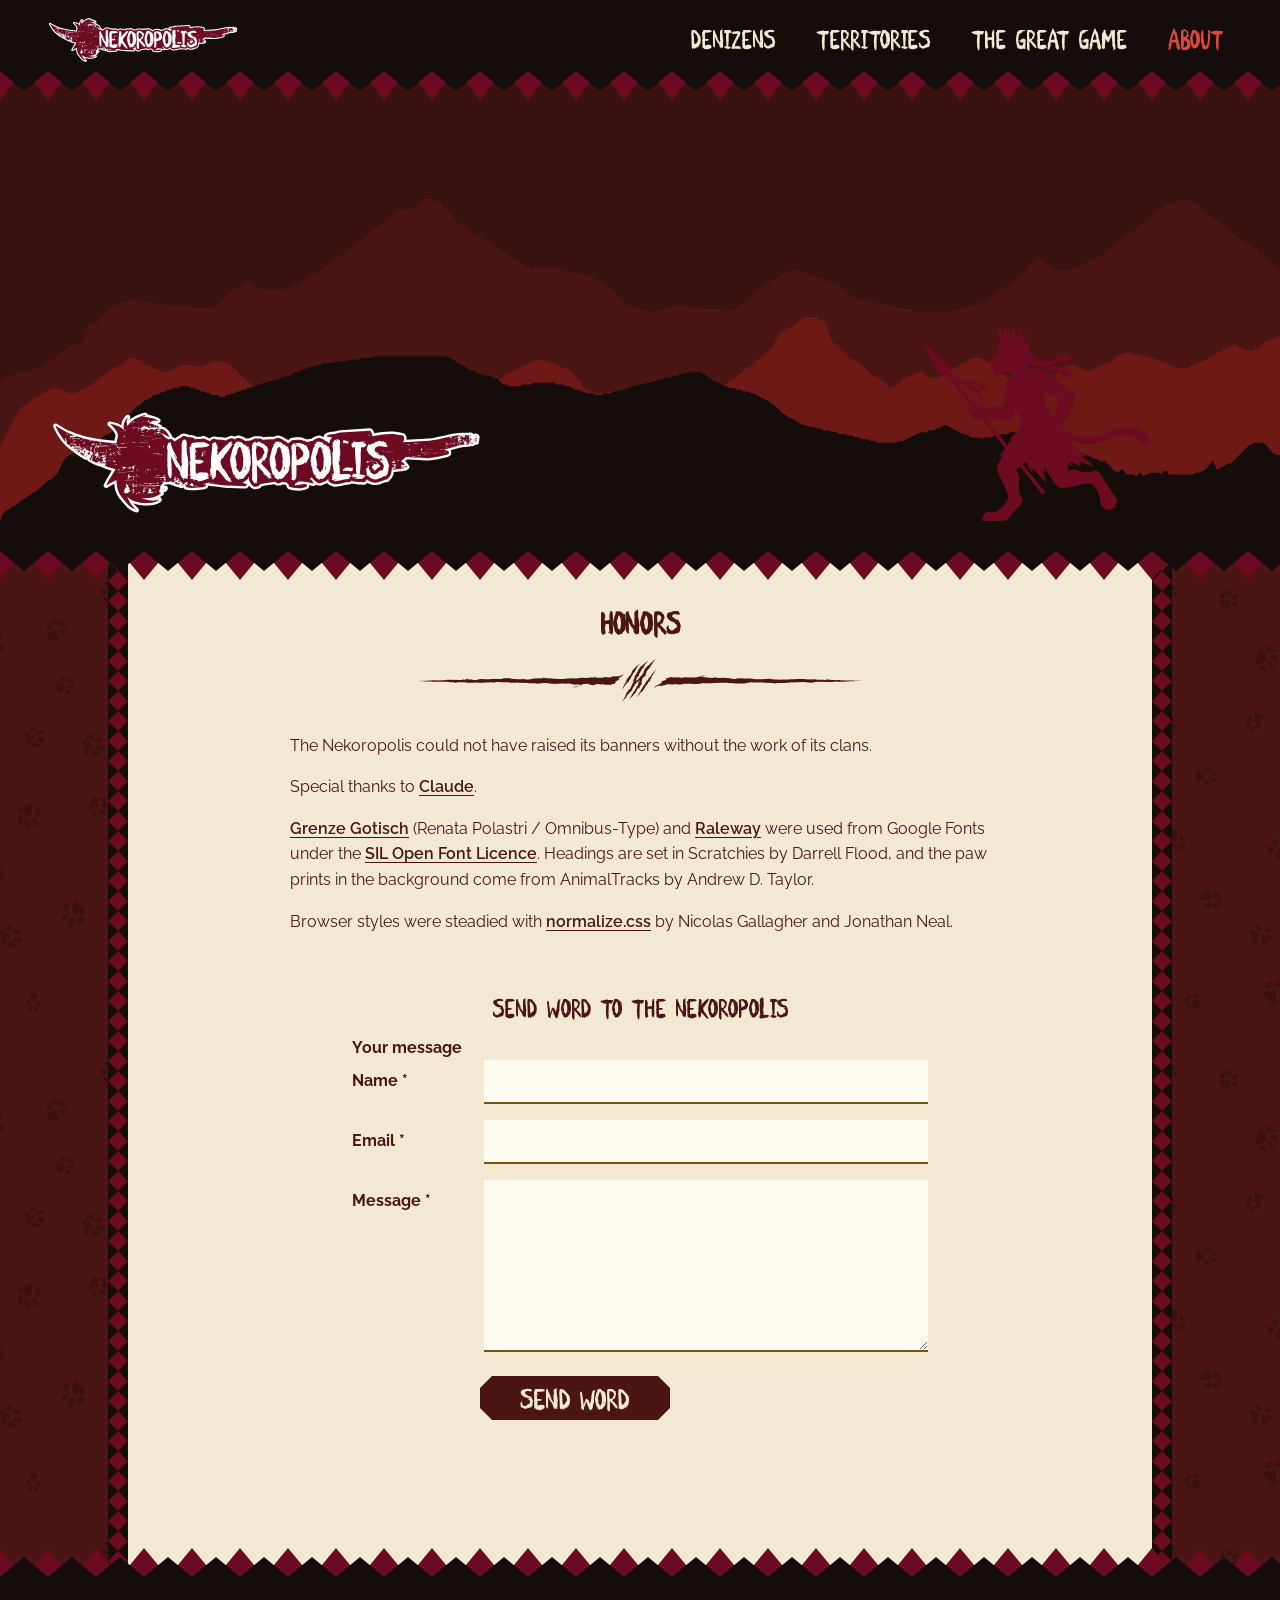
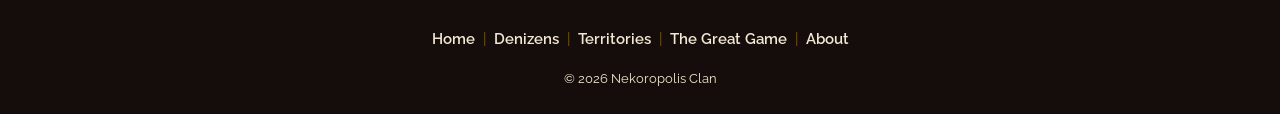
==== commit ec561de6: "Contact form: drop intro line, required-fields note and Reason field Co-Authored-By: Claude Opus 5.5" ====
--- a/about.html
+++ b/about.html
@@ -53,11 +53,9 @@
 
     <section class="section" aria-labelledby="contact-heading">
       <h2 id="contact-heading" class="section-title">Send Word to the Nekoropolis</h2>
-      <p class="center">Questions about visiting? Wish to challenge a champion? Send word.</p>
       <form class="contact-form" action="https://formspree.io/f/FORMSPREE_ID" method="post">
         <fieldset>
           <legend>Your message</legend>
-          <p>Fields marked <span class="required" aria-hidden="true">*</span><span class="visually-hidden">with an asterisk</span> are required.</p>
           <input type="hidden" name="_subject" value="Nekoropolis website message">
           <div class="form-row">
             <label for="name">Name <span class="required" aria-hidden="true">*</span></label>
@@ -66,15 +64,6 @@
           <div class="form-row">
             <label for="email">Email <span class="required" aria-hidden="true">*</span></label>
             <input id="email" name="email" type="email" autocomplete="email" required>
-          </div>
-          <div class="form-row">
-            <label for="reason">Reason</label>
-            <select id="reason" name="reason">
-              <option>General question</option>
-              <option>Visiting</option>
-              <option>Challenge a champion</option>
-              <option>Website feedback</option>
-            </select>
           </div>
           <div class="form-row">
             <label for="message">Message <span class="required" aria-hidden="true">*</span></label>
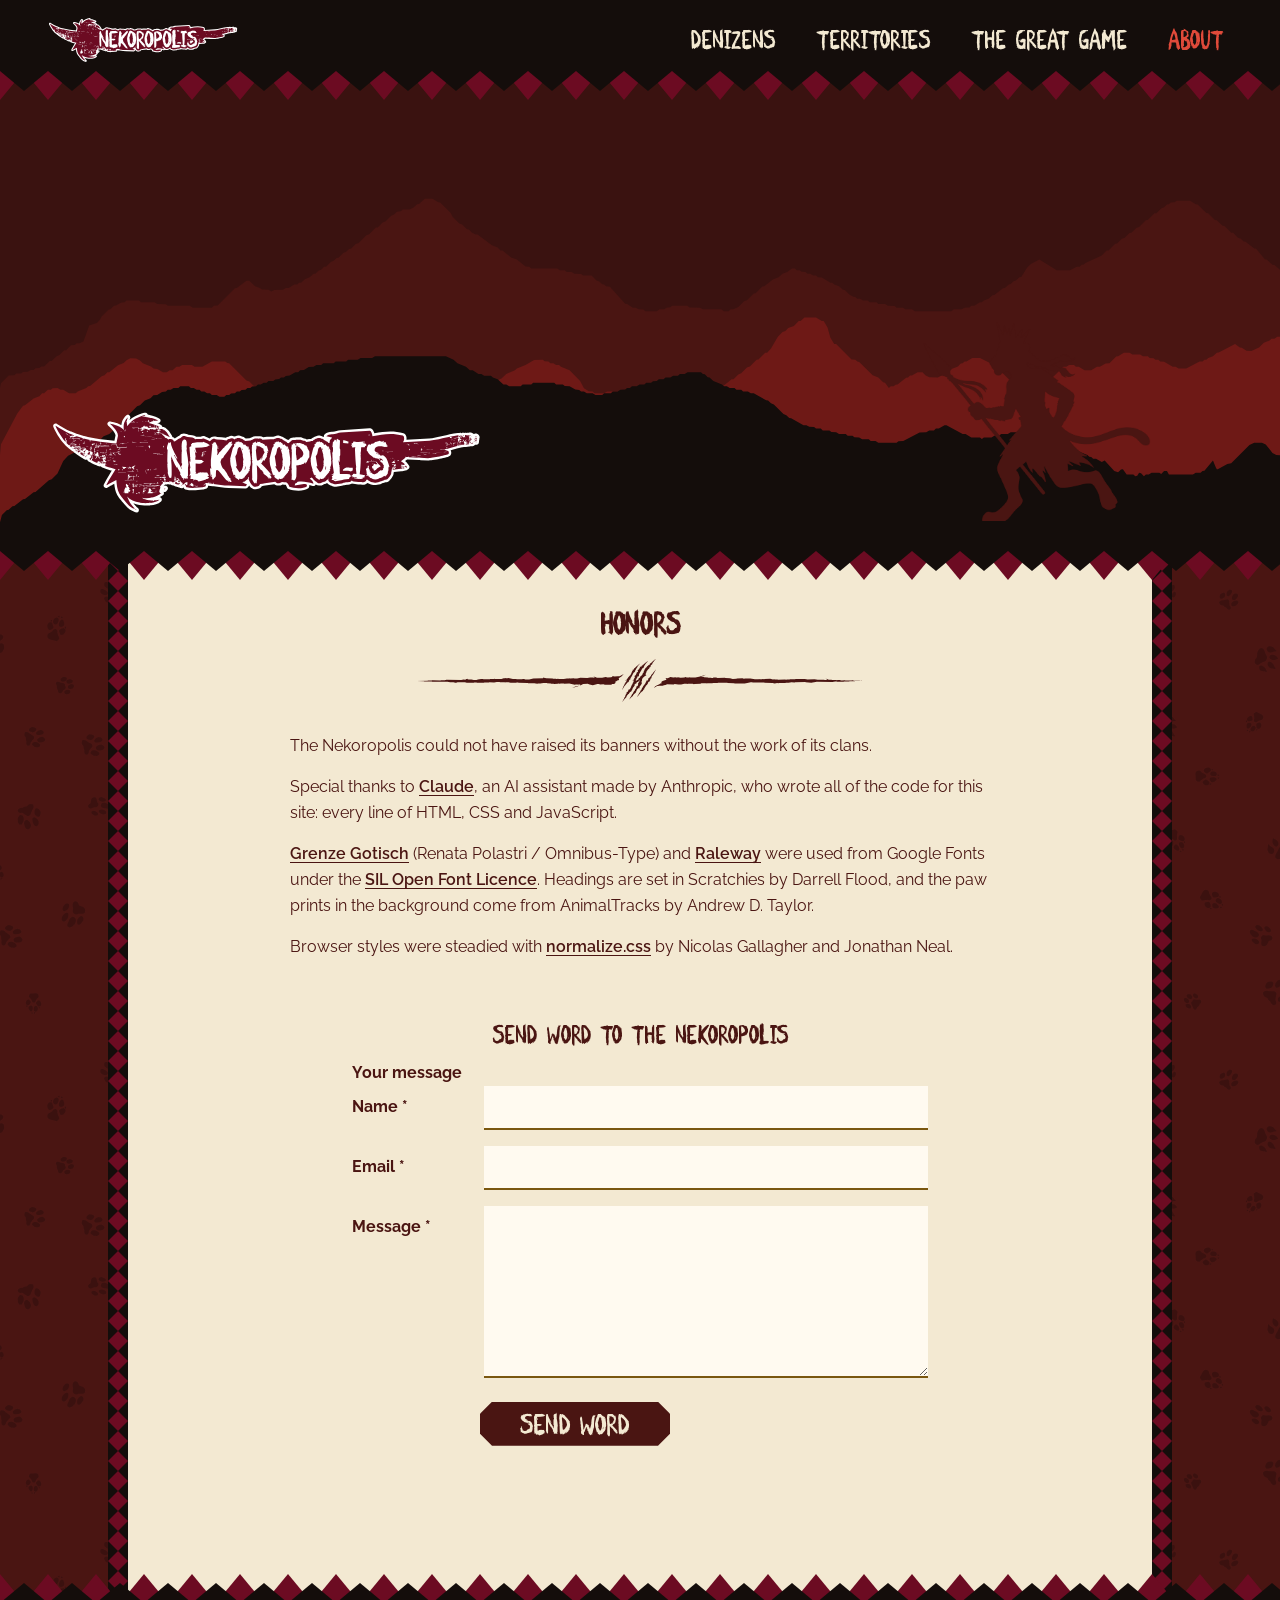
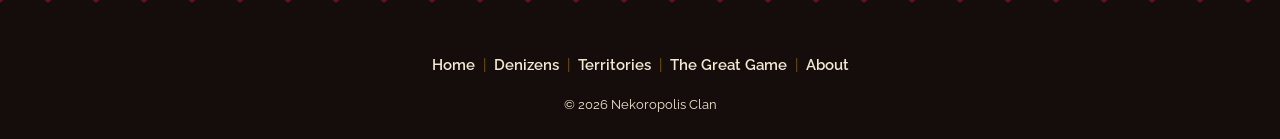
==== commit e42791ac: "Runner in background red, faster mountains, fuller Claude credit - Hero runner recoloured to the pag" ====
--- a/about.html
+++ b/about.html
@@ -46,7 +46,7 @@
       <h1 id="honors-heading">Honors</h1>
       <hr class="divider">
       <p>The Nekoropolis could not have raised its banners without the work of its clans.</p>
-      <p>Special thanks to <a href="https://claude.ai">Claude</a>.</p>
+      <p>Special thanks to <a href="https://claude.ai">Claude</a>, an AI assistant made by Anthropic, who wrote all of the code for this site: every line of HTML, CSS and JavaScript.</p>
       <p><a href="https://fonts.google.com/specimen/Grenze+Gotisch">Grenze Gotisch</a> (Renata Polastri / Omnibus-Type) and <a href="https://fonts.google.com/specimen/Raleway">Raleway</a> were used from Google Fonts under the <a href="https://openfontlicense.org/">SIL Open Font Licence</a>. Headings are set in Scratchies by Darrell Flood, and the paw prints in the background come from AnimalTracks by Andrew D. Taylor.</p>
       <p>Browser styles were steadied with <a href="https://necolas.github.io/normalize.css/">normalize.css</a> by Nicolas Gallagher and Jonathan Neal.</p>
     </section>
--- a/css/styles.css
+++ b/css/styles.css
@@ -232,7 +232,7 @@
   background-repeat: repeat-x;
   background-size: var(--tile-w) 100%;
   background-position: 0 100%;
-  animation: hero-scroll 60s linear infinite;
+  animation: hero-scroll 24s linear infinite;
 }
 
 /* each layer moves a whole number of tiles per loop (3, 2, 1), so the loop is
@@ -255,7 +255,7 @@
   bottom: calc(var(--fang-h) + 0.5rem);
   height: 45%;
   aspect-ratio: 450 / 306; /* one frame */
-  background: url("../images/hero-runner.png") 0 0 / 800% 100% no-repeat; /* logo-red silhouette */
+  background: url("../images/hero-runner.png") 0 0 / 800% 100% no-repeat; /* silhouette in the page-background red */
   animation: hero-run 0.8s steps(8) infinite;
 }
 
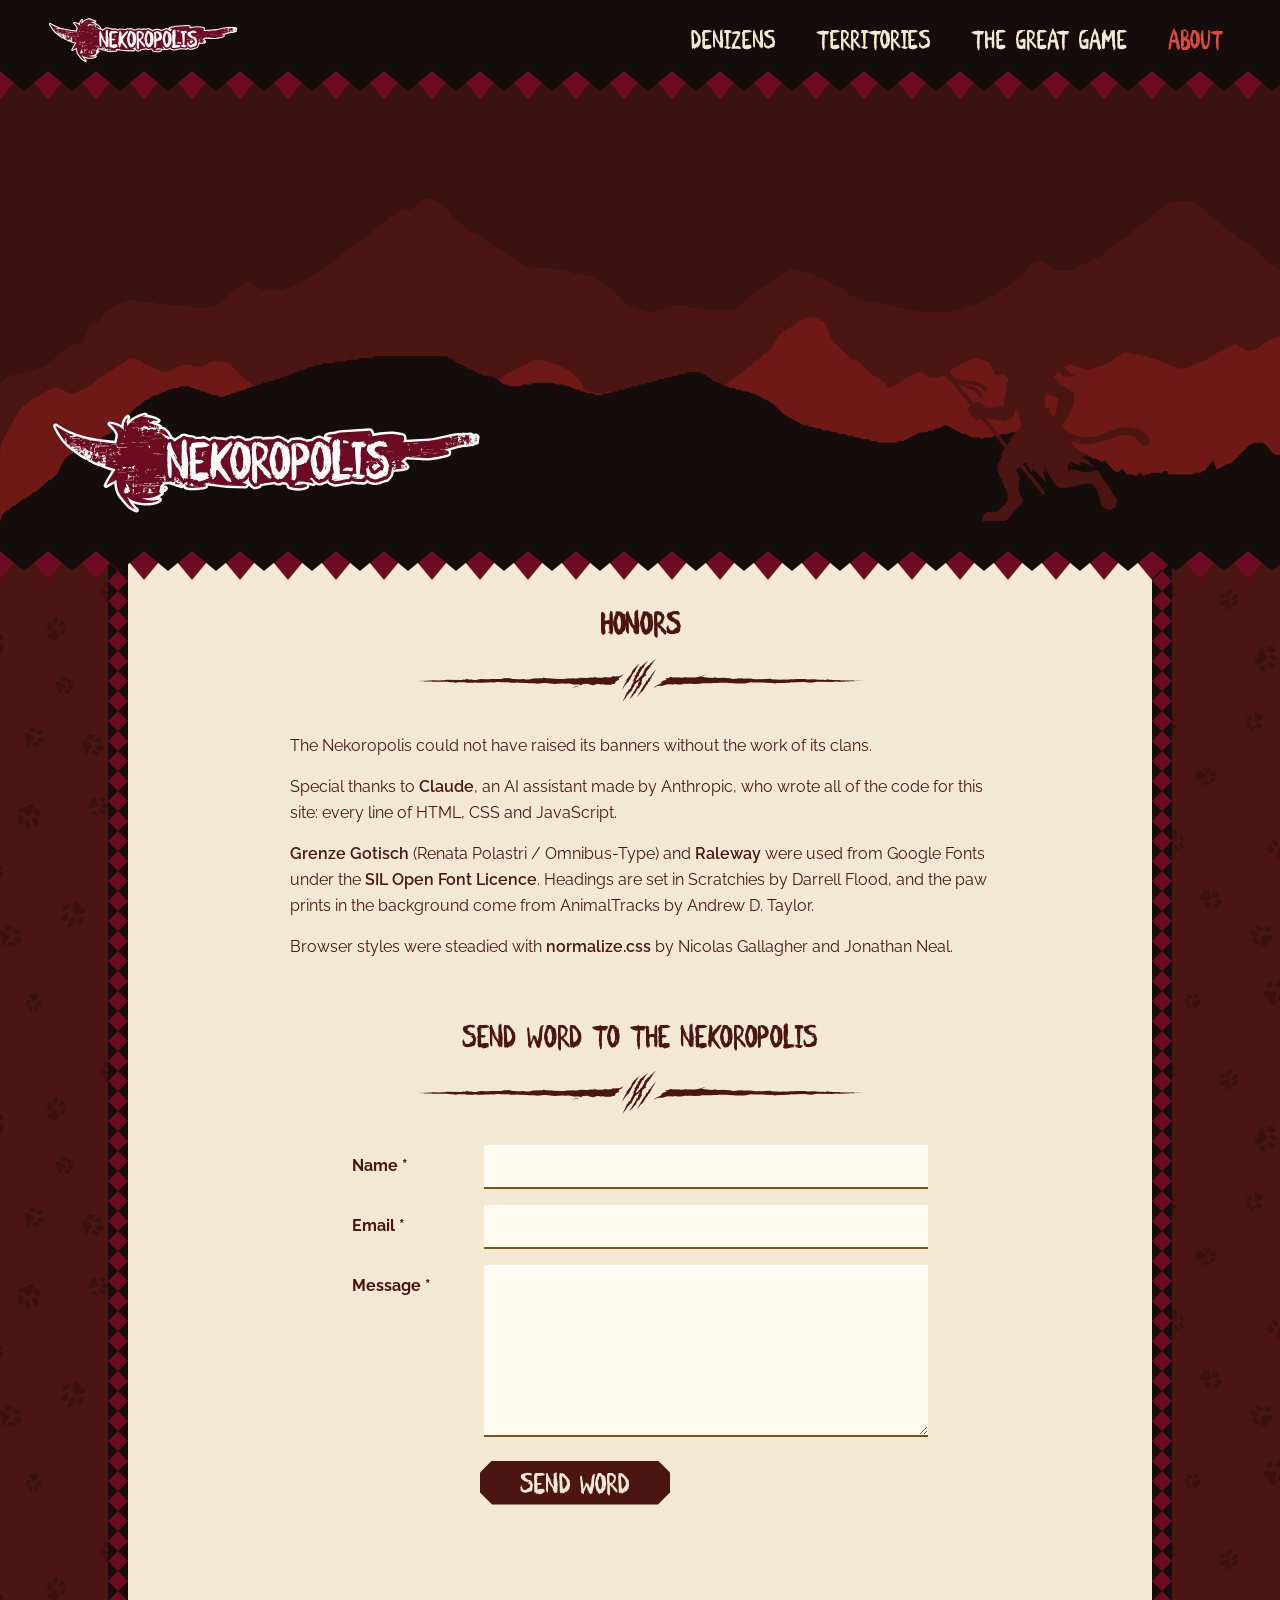
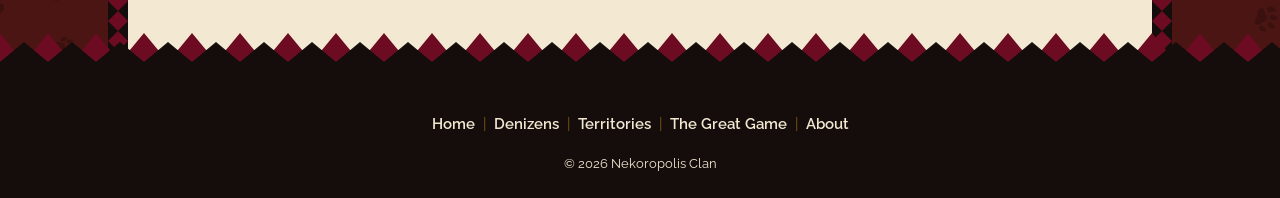
==== commit 8a2996b3: "Contact form: no 'Your message' legend; heading as big as Honors, with divider Co-Authored-By: Claud" ====
--- a/about.html
+++ b/about.html
@@ -52,27 +52,25 @@
     </section>
 
     <section class="section" aria-labelledby="contact-heading">
-      <h2 id="contact-heading" class="section-title">Send Word to the Nekoropolis</h2>
+      <h2 id="contact-heading" class="section-title title-large">Send Word to the Nekoropolis</h2>
+      <hr class="divider">
       <form class="contact-form" action="https://formspree.io/f/FORMSPREE_ID" method="post">
-        <fieldset>
-          <legend>Your message</legend>
-          <input type="hidden" name="_subject" value="Nekoropolis website message">
-          <div class="form-row">
-            <label for="name">Name <span class="required" aria-hidden="true">*</span></label>
-            <input id="name" name="name" type="text" autocomplete="name" required>
-          </div>
-          <div class="form-row">
-            <label for="email">Email <span class="required" aria-hidden="true">*</span></label>
-            <input id="email" name="email" type="email" autocomplete="email" required>
-          </div>
-          <div class="form-row">
-            <label for="message">Message <span class="required" aria-hidden="true">*</span></label>
-            <textarea id="message" name="message" rows="6" required></textarea>
-          </div>
-          <div class="form-actions">
-            <span class="button-frame"><button class="button" type="submit">Send Word</button></span>
-          </div>
-        </fieldset>
+        <input type="hidden" name="_subject" value="Nekoropolis website message">
+        <div class="form-row">
+          <label for="name">Name <span class="required" aria-hidden="true">*</span></label>
+          <input id="name" name="name" type="text" autocomplete="name" required>
+        </div>
+        <div class="form-row">
+          <label for="email">Email <span class="required" aria-hidden="true">*</span></label>
+          <input id="email" name="email" type="email" autocomplete="email" required>
+        </div>
+        <div class="form-row">
+          <label for="message">Message <span class="required" aria-hidden="true">*</span></label>
+          <textarea id="message" name="message" rows="6" required></textarea>
+        </div>
+        <div class="form-actions">
+          <span class="button-frame"><button class="button" type="submit">Send Word</button></span>
+        </div>
       </form>
     </section>
   </main>
--- a/css/styles.css
+++ b/css/styles.css
@@ -165,13 +165,12 @@
 
 a {
   color: var(--clr-blood);
-  text-decoration: underline;
-  text-underline-offset: 0.2em;
+  text-decoration: none;
   font-weight: 600;
 }
 
 a:hover {
-  color: var(--clr-gold-deep);
+  color: var(--clr-flame);
 }
 
 :focus-visible {
@@ -299,6 +298,11 @@
 
 .section-title {
   text-align: center;
+}
+
+/* an h2 that should look as big as the page's h1 */
+.title-large {
+  font-size: var(--fs-h1);
 }
 
 /* footer */
@@ -826,7 +830,7 @@
 }
 
 .button:hover {
-  background-color: var(--clr-ink);
+  background-color: var(--clr-flame);
 }
 
 .button:focus-visible {
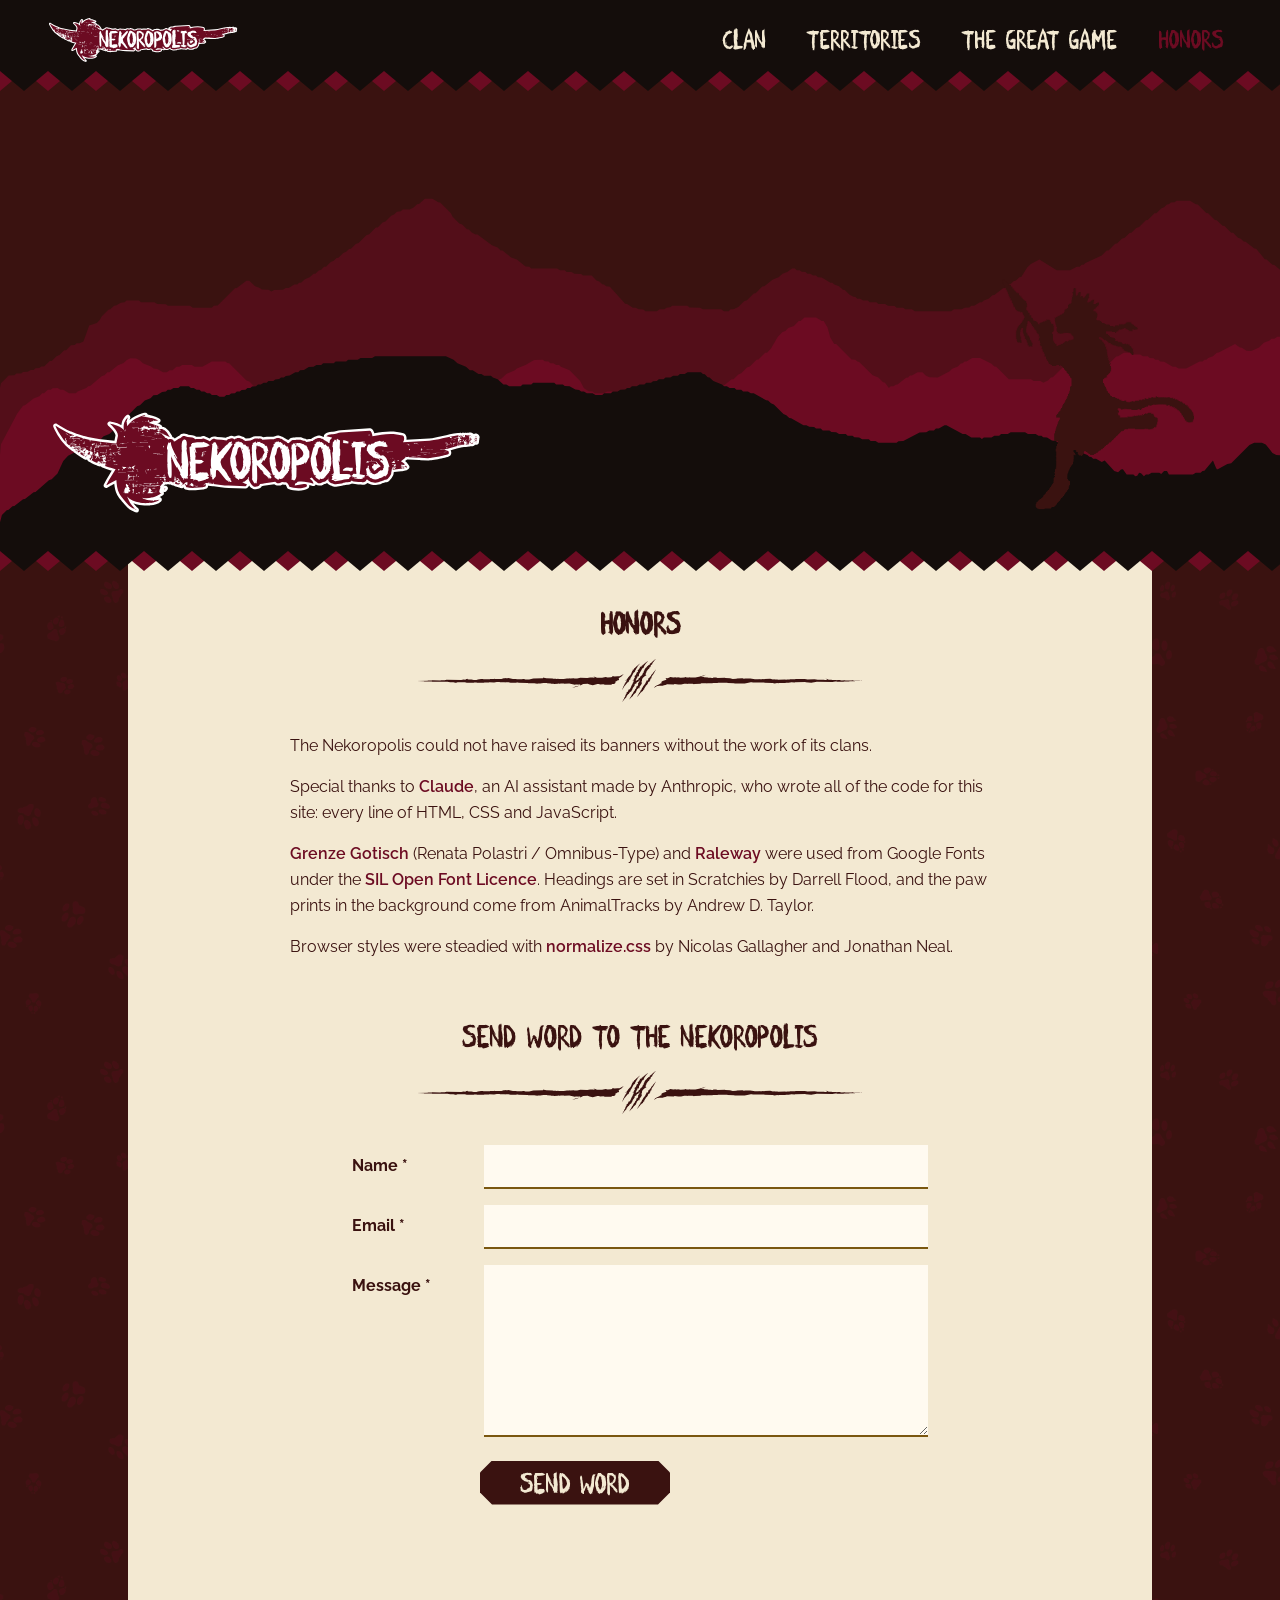
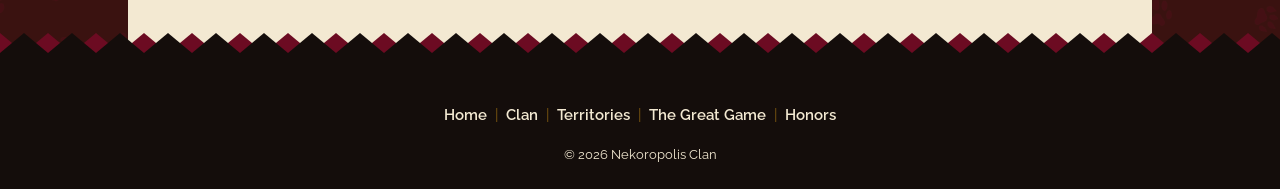
==== commit a22f8df2: "Menu and footer: Denizens is now Clan, About is now Honors Co-Authored-By: Claude Opus 5.5 <noreply@" ====
--- a/about.html
+++ b/about.html
@@ -28,10 +28,10 @@
       <a class="site-logo" href="index.html"><img src="images/nekorologo.svg" alt="The Nekoropolis – home" width="539" height="133"></a>
       <nav id="site-nav" class="site-nav" aria-label="Main">
         <ul class="nav-list">
-          <li><a href="denizens.html">Denizens</a></li>
+          <li><a href="denizens.html">Clan</a></li>
           <li><a href="territories.html">Territories</a></li>
           <li><a href="https://tobiasvyseri.com/Aviaria/avianchess.html">The Great Game<span class="visually-hidden"> (external site)</span></a></li>
-          <li><a href="about.html" aria-current="page">About</a></li>
+          <li><a href="about.html" aria-current="page">Honors</a></li>
         </ul>
       </nav>
     </div>
@@ -79,10 +79,10 @@
     <nav aria-label="Footer">
       <ul class="footer-links">
         <li><a href="index.html">Home</a></li>
-        <li><a href="denizens.html">Denizens</a></li>
+        <li><a href="denizens.html">Clan</a></li>
         <li><a href="territories.html">Territories</a></li>
         <li><a href="https://tobiasvyseri.com/Aviaria/avianchess.html">The Great Game<span class="visually-hidden"> (external site)</span></a></li>
-        <li><a href="about.html" aria-current="page">About</a></li>
+        <li><a href="about.html" aria-current="page">Honors</a></li>
       </ul>
     </nav>
     <p class="copyright">&copy; 2026 Nekoropolis Clan</p>
--- a/css/styles.css
+++ b/css/styles.css
@@ -12,12 +12,9 @@
   /* colours (text pairs: see plan.md 6.1, approved pairs only) */
   --clr-night: #140d0b;
   --clr-coal: #2a1a16;
-  --clr-wine: #4a1512; /* page background behind the content column */
-  --clr-dusk: #3a1210; /* hero sky */
-  --clr-blood: #4a1512; /* all text on bone: the same dark red as the page background */
-  --clr-logo: #6c0b22; /* the logo red: decorative only (back-row fangs, side diamonds) */
-  --clr-ember: #c0392b; /* decorative only, never text */
-  --clr-flame: #e04a3a; /* menu hover / current page on the dark bars (4.7:1 on night) */
+  /* only two reds on the whole site */
+  --clr-red-dark: #3a1210; /* page + sky background, runner, headings, dividers, all text */
+  --clr-red: #6c0b22; /* the logo red: links, spikes, diamonds, paw prints, mountains */
   --clr-gold: #d4a437;
   --clr-gold-deep: #7a5710;
   --clr-bone: #f3e9d2;
@@ -55,7 +52,6 @@
   --hexagon-zoomed: polygon(50% 5.36%, 94.64% 27.68%, 94.64% 72.32%, 50% 94.64%, 5.36% 72.32%, 5.36% 27.68%); /* --hexagon scaled by 1/1.12 around the centre */
   --notch: polygon(0.75rem 0, calc(100% - 0.75rem) 0, 100% 0.75rem, 100% calc(100% - 0.75rem), calc(100% - 0.75rem) 100%, 0.75rem 100%, 0 calc(100% - 0.75rem), 0 0.75rem);
   --content-max: 64rem;
-  --strip-w: 1.25rem; /* diamond strips beside the content column (wide screens) */
   --measure: 70ch;
 }
 
@@ -113,8 +109,8 @@
   font-family: var(--ff-body);
   font-size: var(--fs-body);
   line-height: 1.6;
-  color: var(--clr-blood);
-  background: var(--clr-wine) url("../images/bg-tracks.svg") repeat;
+  color: var(--clr-red-dark);
+  background: var(--clr-red-dark) url("../images/bg-tracks.svg") repeat;
   background-size: 30rem 30rem;
   overflow-x: hidden;
 }
@@ -133,7 +129,7 @@
   font-family: var(--ff-headline);
   font-weight: 400; /* Scratchies has one weight; stops the browser faking bold */
   line-height: 1.15;
-  color: var(--clr-blood);
+  color: var(--clr-red-dark);
   margin: 0 0 var(--space-m);
 }
 
@@ -164,17 +160,17 @@
 }
 
 a {
-  color: var(--clr-blood);
+  color: var(--clr-red);
   text-decoration: none;
   font-weight: 600;
 }
 
 a:hover {
-  color: var(--clr-flame);
+  color: var(--clr-night); /* body links go black */
 }
 
 :focus-visible {
-  outline: var(--focus-width) solid var(--clr-blood);
+  outline: var(--focus-width) solid var(--clr-red-dark);
   outline-offset: 3px;
 }
 
@@ -222,7 +218,7 @@
   position: relative;
   z-index: 1;
   min-height: var(--hero-h);
-  background-color: var(--clr-dusk);
+  background-color: var(--clr-red-dark);
   /* first listed = drawn on top */
   background-image:
     url("../images/hero-rocks-front.svg"),
@@ -245,23 +241,23 @@
   }
 }
 
-/* the runner: images/hero-runner.png is one strip of 8 frames side by side.
+/* the runner: images/hero-runner.png is one strip of 5 frames side by side.
    She runs on the spot, facing left, while the rocks scroll right behind her.
    background-image (not a mask) so she still shows on file:// pages */
 .hero-runner {
   position: absolute;
   right: 6%;
   bottom: calc(var(--fang-h) + 0.5rem);
-  height: 45%;
-  aspect-ratio: 450 / 306; /* one frame */
-  background: url("../images/hero-runner.png") 0 0 / 800% 100% no-repeat; /* silhouette in the page-background red */
-  animation: hero-run 0.8s steps(8) infinite;
-}
-
-/* frame n sits at n/7 of the way along, so 8 steps end at 800/7 % */
+  height: 55%;
+  aspect-ratio: 318 / 383; /* one frame */
+  background: url("../images/hero-runner.png") 0 0 / 500% 100% no-repeat; /* silhouette in --clr-red-dark */
+  animation: hero-run 0.55s steps(5) infinite;
+}
+
+/* frame n sits at n/4 of the way along, so 5 steps end at 500/4 % = 125% */
 @keyframes hero-run {
   to {
-    background-position: 114.2857% 0;
+    background-position: 125% 0;
   }
 }
 
@@ -275,7 +271,7 @@
   z-index: 1;
   background-color: var(--clr-bone);
   /* bottom padding leaves room for the footer teeth, which overlap main */
-  padding: calc(var(--fang-h) + var(--space-xl)) var(--gutter) calc(var(--fang-h) * 1.45 + var(--space-xxl));
+  padding: calc(var(--fang-h) + var(--space-xl)) var(--gutter) calc(var(--fang-h) + var(--space-xxl));
 }
 
 main > * {
@@ -326,7 +322,7 @@
 }
 
 .site-footer a:hover {
-  color: var(--clr-flame);
+  color: var(--clr-red);
 }
 
 .site-footer :focus-visible {
@@ -413,7 +409,7 @@
 
 .nav-list a:hover,
 .nav-list a[aria-current="page"] {
-  color: var(--clr-flame);
+  color: var(--clr-red);
 }
 
 /* collapsible panel: only when menu.js is running (adds .has-menu-js) */
@@ -466,8 +462,8 @@
 .hero::before,
 .has-menu-js .site-nav::before,
 .site-footer::before {
-  height: calc(var(--fang-h) * 1.45);
-  background-color: var(--clr-logo);
+  height: var(--fang-h);
+  background-color: var(--clr-red);
   -webkit-mask-position: calc(var(--fang-w) / 2) 0;
   mask-position: calc(var(--fang-w) / 2) 0;
 }
@@ -513,7 +509,7 @@
   max-width: 44rem;
   padding: var(--space-l);
   background-color: var(--clr-bone-shade);
-  border-left: 0.375rem solid var(--clr-blood);
+  border-left: 0.375rem solid var(--clr-red-dark);
 }
 
 .proclamation blockquote {
@@ -631,7 +627,7 @@
 .stats dt {
   display: inline;
   font-weight: 700;
-  color: var(--clr-blood);
+  color: var(--clr-red-dark);
 }
 
 .stats dt::after {
@@ -684,17 +680,17 @@
   box-shadow: inset 0 0 0 3px var(--clr-gold);
 }
 
-/* where each place sits on the 1200x800 map */
-.map-spot[href="#scratchstone-cliffs"] { left: 2.08%; top: 8.12%; width: 33.75%; height: 18.75%; }
-.map-spot[href="#sunthrone"] { left: 65.83%; top: 8.12%; width: 24.58%; height: 18.75%; }
-.map-spot[href="#sun-shrine"] { left: 36.67%; top: 19.38%; width: 26.67%; height: 16.25%; }
-.map-spot[href="#kittenfold"] { left: 7.5%; top: 31.87%; width: 20%; height: 13.75%; }
-.map-spot[href="#hearthfire-hall"] { left: 67.08%; top: 31.25%; width: 20.83%; height: 14.37%; }
-.map-spot[href="#proving-ring"] { left: 39.17%; top: 43.12%; width: 21.67%; height: 16.25%; }
-.map-spot[href="#fishgate-docks"] { left: 76.67%; top: 58.13%; width: 20%; height: 16.25%; }
-.map-spot[href="#ember-forge"] { left: 14.58%; top: 60%; width: 20.83%; height: 21.25%; }
-.map-spot[href="#sunning-steppes"] { left: 41.67%; top: 81.88%; width: 25%; height: 6.25%; }
-.map-spot[href="#featherwall"] { left: 1.67%; top: 88.12%; width: 96.67%; height: 5%; }
+/* where each place sits on the 1024x688 map (percent of the image) */
+.map-spot[href="#scratchstone-cliffs"] { left: 6.3%; top: 7.3%; width: 33.7%; height: 18.9%; }
+.map-spot[href="#sunthrone"] { left: 64%; top: 5.1%; width: 29.3%; height: 20.8%; }
+.map-spot[href="#sun-shrine"] { left: 40%; top: 11.6%; width: 22.5%; height: 22.1%; }
+.map-spot[href="#kittenfold"] { left: 10.9%; top: 27.6%; width: 19.3%; height: 15.3%; }
+.map-spot[href="#hearthfire-hall"] { left: 68.8%; top: 27.3%; width: 19.5%; height: 16.3%; }
+.map-spot[href="#proving-ring"] { left: 40.5%; top: 37.1%; width: 21%; height: 16.4%; }
+.map-spot[href="#fishgate-docks"] { left: 76.7%; top: 53.5%; width: 18.6%; height: 14.8%; }
+.map-spot[href="#ember-forge"] { left: 15.1%; top: 50.9%; width: 19.5%; height: 26.5%; }
+.map-spot[href="#sunning-steppes"] { left: 39%; top: 64.7%; width: 29.3%; height: 14.5%; }
+.map-spot[href="#featherwall"] { left: 3.9%; top: 79.2%; width: 92.8%; height: 11.6%; }
 
 figcaption {
   font-size: var(--fs-small);
@@ -759,7 +755,7 @@
 .contact-form legend {
   padding: 0;
   font-weight: 700;
-  color: var(--clr-blood);
+  color: var(--clr-red-dark);
 }
 
 .form-row {
@@ -774,7 +770,7 @@
 }
 
 .required {
-  color: var(--clr-blood);
+  color: var(--clr-red-dark);
 }
 
 input,
@@ -784,7 +780,7 @@
   min-height: 2.75rem;
   padding: var(--space-s) var(--space-m);
   font: inherit;
-  color: var(--clr-blood);
+  color: var(--clr-red-dark);
   background-color: var(--clr-field);
   /* no box: just a line underneath, so the field is still visible as a field */
   border: 0;
@@ -800,7 +796,7 @@
 input:focus-visible,
 select:focus-visible,
 textarea:focus-visible {
-  outline: var(--focus-width) solid var(--clr-blood);
+  outline: var(--focus-width) solid var(--clr-red-dark);
   outline-offset: 2px;
 }
 
@@ -810,7 +806,7 @@
 }
 
 .button-frame:has(:focus-visible) {
-  outline: var(--focus-width) solid var(--clr-blood);
+  outline: var(--focus-width) solid var(--clr-red-dark);
   outline-offset: 3px;
 }
 
@@ -823,14 +819,14 @@
   font-size: 1.25rem;
   font-weight: 400; /* Scratchies has one weight */
   color: var(--clr-bone);
-  background-color: var(--clr-blood);
+  background-color: var(--clr-red-dark);
   border: 0;
   clip-path: var(--notch);
   cursor: pointer;
 }
 
 .button:hover {
-  background-color: var(--clr-flame);
+  background-color: var(--clr-red);
 }
 
 .button:focus-visible {
@@ -859,7 +855,7 @@
   z-index: 100;
   padding: var(--space-s) var(--space-m);
   color: var(--clr-bone);
-  background-color: var(--clr-blood);
+  background-color: var(--clr-red-dark);
   transform: translateY(-200%);
 }
 
@@ -1008,29 +1004,6 @@
     padding-left: var(--space-xxl);
     padding-right: var(--space-xxl);
   }
-
-  /* diamond strips down both sides of the content column, in the style of the
-     pennant edges; they tuck under the hero and footer spikes */
-  main::before,
-  main::after {
-    content: "";
-    position: absolute;
-    top: 0;
-    bottom: 0;
-    width: var(--strip-w);
-    background-color: var(--clr-night);
-    background-image: url("data:image/svg+xml,%3Csvg xmlns='http://www.w3.org/2000/svg' viewBox='0 0 24 24'%3E%3Cpath fill='%236c0b22' d='M12 0 24 12 12 24 0 12Z'/%3E%3C/svg%3E");
-    background-size: var(--strip-w) var(--strip-w);
-    background-repeat: repeat-y;
-  }
-
-  main::before {
-    right: 100%;
-  }
-
-  main::after {
-    left: 100%;
-  }
 }
 
 @media (prefers-reduced-motion: reduce) {
